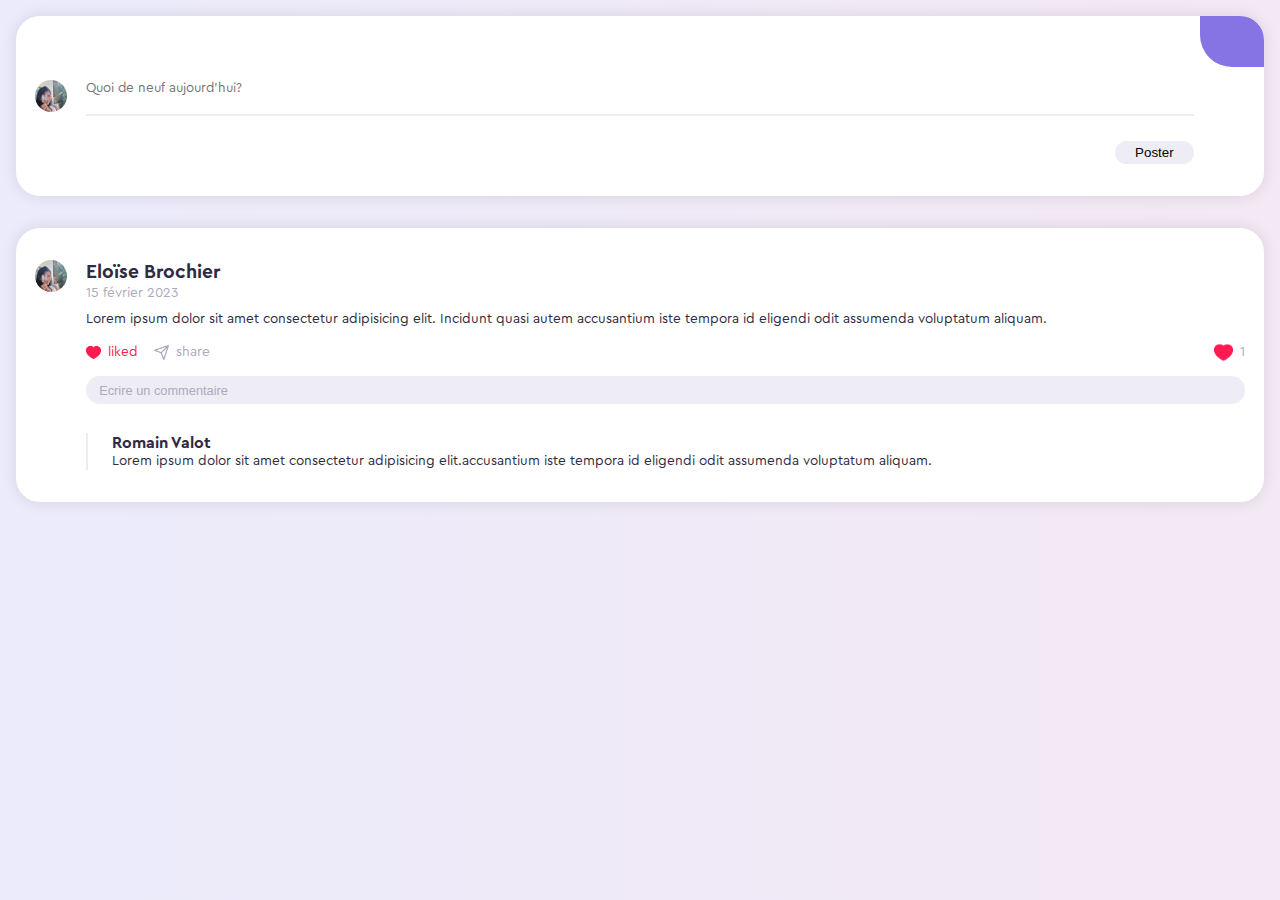
==== index.html @ 66debb2d "Merge branch 'olive-branch'" ====
<!DOCTYPE html>
<html lang="en">

<head>
    <meta charset="UTF-8">
    <meta http-equiv="X-UA-Compatible" content="IE=edge">
    <meta name="viewport" content="width=device-width, initial-scale=1.0">
    <title>post exemple</title>
    <link rel="stylesheet" href="./style.css">
</head>

<body>
    <main class="container">
        <!-- Posting window-->
        <div class="post-create">
            <div class="post-create-pictogram"></div>
            <div class="post-create-profile-picture"></div>
            <form action="" class="post-create-form">
                <textarea data-autoresize name="post-create-textarea" id="post-create-textarea"
                    placeholder="Quoi de neuf aujourd'hui?"></textarea>
                <button type="submit">Poster</button>
            </form>

        </div>

        <!-- Post card-->
        <div class="post-card">
            <div class="profile-picture"></div>
            <div class="post-header">
                <h1 class="post-user">Eloïse Brochier </h1>
                <p class="post-date">15 février 2023</p>
            </div>
            <p class="post-content">Lorem ipsum dolor sit amet consectetur adipisicing elit. Incidunt quasi autem
                accusantium iste tempora id eligendi odit assumenda voluptatum aliquam.</p>
            <div class="post-buttons">
                <img src="./images/heart-logo.png" alt="Like button">
                <p class="like-btn">liked</p>
                <img src="./images/share-logo.png" alt="Share button">
                <p class="share-btn">share</p>
            </div>
            <div class="like-count">
                <img src="./images/heart-logo.png" alt="heart">
                <p>1</p>
            </div>
            <form action="" class="post-form">
                <div class="comment">
                    <input type="text" data-autoresize name="comment-input" id="comment-input"
                        placeholder="Ecrire un commentaire">
                </div>
            </form>
            <div class="post-comment">
                <h2>Romain Valot</h2>
                <p class="post-content">Lorem ipsum dolor sit amet consectetur adipisicing elit.accusantium iste tempora
                    id eligendi odit assumenda voluptatum aliquam.</p>
            </div>
        </div>
    </main>
</body>
<script src="./post.js">
</script>

</html>

<!-- <div class="post-buttons">
    <div class="like-btn">
        <img src="./images/" alt="Like button">
        <p>liked</p>
    </div>
    <div class="share-btn">
        <img src="./images/" alt="Share button">
        <p>share</p>
    </div>
</div> -->
---- style.css ----
/*------ Fonts declaration ------*/
@font-face {
    font-family: 'Cera';
    src: url(./fonts/Cera-regular.otf) format("opentype");
    font-weight: 300;
    font-style: normal;
}

@font-face {
    font-family: 'Cera';
    src: url(./fonts/Cera-regular-it.otf) format("opentype");
    font-weight: 300;
    font-style: italic;
}

@font-face {
    font-family: 'Cera';
    src: url(./fonts/Cera-medium.otf) format("opentype");
    font-weight: 500;
    font-style: normal;
}

@font-face {
    font-family: 'Cera';
    src: url(./fonts/Cera-medium-it.otf) format("opentype");
    font-weight: 500;
    font-style: italic;
}

@font-face {
    font-family: 'Cera';
    src: url(./fonts/Cera-bold.otf) format("opentype");
    font-weight: 700;
    font-style: normal;
}

@font-face {
    font-family: 'Cera';
    src: url(./fonts/Cera-bold-it.otf) format("opentype");
    font-weight: 700;
    font-style: italic;
}


/*------ Variables declaration ------*/

:root {

    /* colors*/
    --main-color: rgba(134, 115, 228, 1);
    --font-color: rgba(47, 43, 66, 1);
    --greyish: rgba(173, 170, 189, 1);
    --light-greyish: rgba(238, 236, 245, 1);
    --gradient-bg: linear-gradient(90deg, rgb(235, 235, 251), rgb(243, 232, 244));
    --cards-color: white;
    --like-color: rgb(255, 27, 82);

    /* Separators */
    --separators: 2px solid var(--light-greyish);

    /* Box shadow */
    --box-shadow: 0 0 1rem rgba(0, 0, 0, 0.1);
}

* {
    margin: 0;
    padding: 0;
    box-sizing: border-box;
    list-style-type: none;
}

body {
    color: var(--font-color);
    background: var(--gradient-bg);
    height: 100vh;
    font-size: 16px;
    font-family: 'Cera', sans-serif;
}

main {
    display: flex;
    flex-direction: column;
    justify-content: center;
    align-items: center;
    padding: 1rem;
}

.post-card {
    background-color: var(--cards-color);
    width: 100%;
    border-radius: 1.5rem;
    box-shadow: var(--box-shadow);
    padding: 2em 1.2em;
    font-weight: 100;
    display: grid;
    grid-template-columns: 2.4em repeat(6, 1fr);
    grid-template-rows: 2.4em 1fr 1.4em;
    gap: 0.8em;
}

.post-card .profile-picture,
.post-create-profile-picture {
    width: 2em;
    height: 2em;
    border-radius: 50%;
    background: url('./images/profile-pictures/eloise.jpg');
    background-size: cover;
}

.post-header {
    grid-column: 2/8;
}

h1 {
    font-size: 1.2rem;
}

h2 {
    font-size: 1rem;
}

.post-date,
.like-count,
.post-buttons {
    font-size: 0.85rem;
    color: var(--greyish);
}

.post-content {
    grid-column: 2/8;
    font-size: 0.85em;
}

.post-buttons {
    display: flex;
    grid-column: 2/6;
    align-items: center;
}

.post-buttons img {
    width: 1.1em;
    margin-right: 0.5em;
}

.post-buttons p {
    margin-right: 1.2em;
}

.like-btn {
    color: var(--like-color);
}

.like-count {
    display: flex;
    grid-column: 7/8;
    align-items: center;
    justify-content: flex-end;
}

.like-count img {
    width: 1.4em;
    margin-right: 0.5em;
}

.post-form {
    grid-column: 2/8;
}

.post-form input {
    width: 100%;
    border-radius: 2em;
    padding: 0.5em 1em;
    border: none;
    background-color: var(--light-greyish);
    color: #aca8c6;
    font-size: 0.8em;
}

.post-form input::placeholder {
    color: var(--greyish);
}

.post-comment {
    border-left: var(--separators);
    grid-column: 2/8;
    padding-left: 1.5em;
    margin-top: 1em;
}

.post-create {
    background-color: var(--cards-color);
    width: 100%;
    border-radius: 1.5rem;
    box-shadow: var(--box-shadow);
    padding: 4em 1.2em 2em;
    font-weight: 100;
    display: grid;
    grid-template-columns: 2.4em 1fr 2.4em;
    grid-template-rows: 1fr;
    gap: 0.8em;
    position: relative;
    overflow: hidden;
    margin-bottom: 2em;
}

.post-create-pictogram {
    position: absolute;
    top: -1.8em;
    right: -2em;
    border-radius: 2rem;
    width: 6em;
    height: 5em;
    background-color: var(--main-color);
}

#post-create-textarea {
    width: 100%;
    font-family: 'Cera', sans-serif;
    font-weight: 100;
    resize: none;
    border: none;
    border-bottom: var(--separators);

}

.post-create button {
    float: right;
    padding: .3em 1.5em;
    border-radius: 1em;
    border: none;
    background-color: var(--light-greyish);
    margin-top: 1.5em;
}
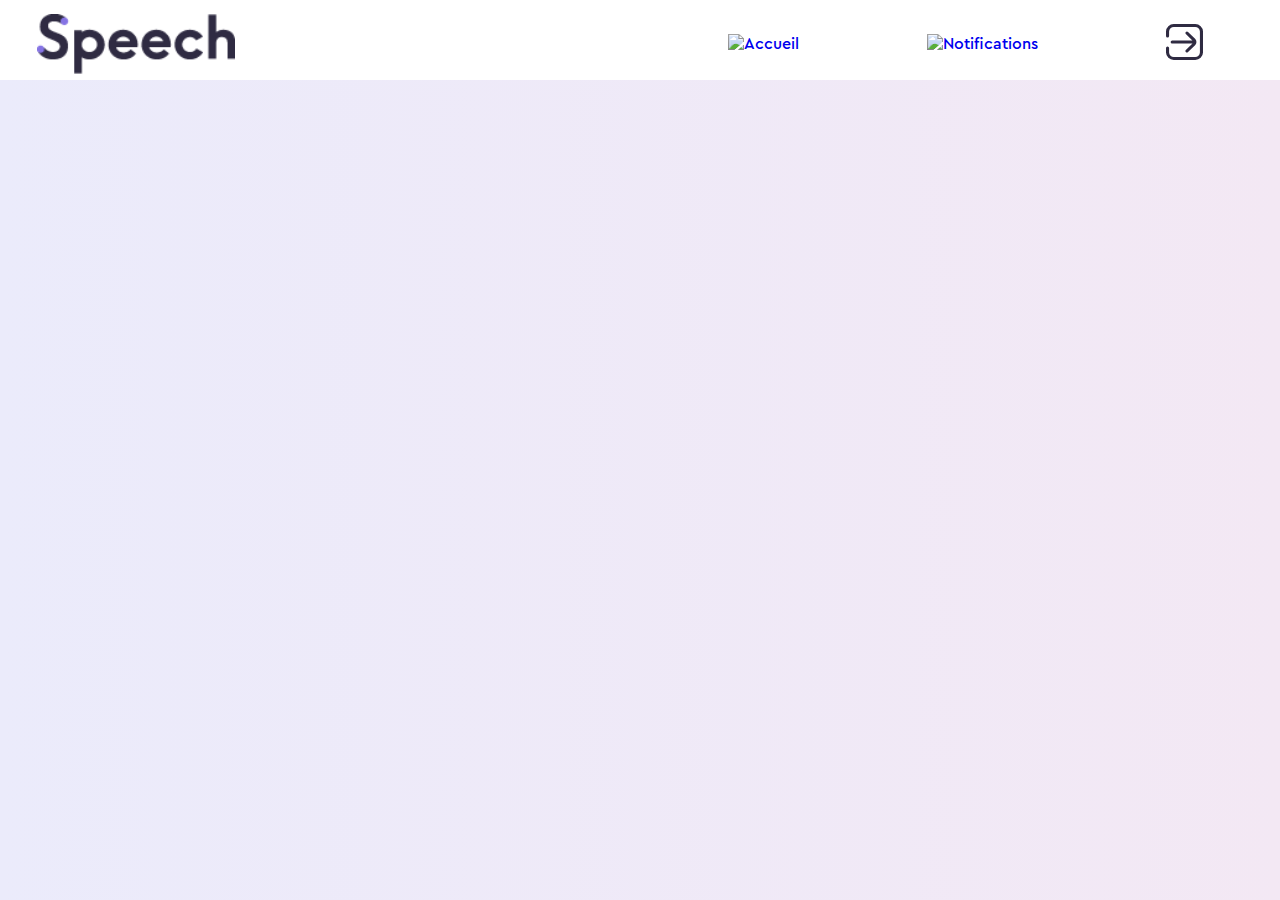
==== commit b8805305: "menu burger fonctionnel avec js + transformation en croix en css" ====
--- a/index.html
+++ b/index.html
@@ -1,73 +1,50 @@
 <!DOCTYPE html>
 <html lang="en">
-
 <head>
     <meta charset="UTF-8">
     <meta http-equiv="X-UA-Compatible" content="IE=edge">
     <meta name="viewport" content="width=device-width, initial-scale=1.0">
-    <title>post exemple</title>
-    <link rel="stylesheet" href="./style.css">
+    <title>WCSpeech</title>
+    <link rel="stylesheet" href="styles.css">
+    <link rel="stylesheet" href="https://cdnjs.cloudflare.com/ajax/libs/font-awesome/4.7.0/css/font-awesome.min.css">
 </head>
-
 <body>
-    <main class="container">
-        <!-- Posting window-->
-        <div class="post-create">
-            <div class="post-create-pictogram"></div>
-            <div class="post-create-profile-picture"></div>
-            <form action="" class="post-create-form">
-                <textarea data-autoresize name="post-create-textarea" id="post-create-textarea"
-                    placeholder="Quoi de neuf aujourd'hui?"></textarea>
-                <button type="submit">Poster</button>
-            </form>
-
-        </div>
-
-        <!-- Post card-->
-        <div class="post-card">
-            <div class="profile-picture"></div>
-            <div class="post-header">
-                <h1 class="post-user">Eloïse Brochier </h1>
-                <p class="post-date">15 février 2023</p>
+    <header>
+        <!-- NAVIGATION MOBILE-->
+        <nav class="navbar-mobile">
+            <div class="logo-header">
+                <img class="logo" src="./images/logo-speech-160.png"/> 
+                <input type="checkbox" id="menu-burger">
+                <label for="menu-burger" class="btn-burger"><span></span></label>
             </div>
-            <p class="post-content">Lorem ipsum dolor sit amet consectetur adipisicing elit. Incidunt quasi autem
-                accusantium iste tempora id eligendi odit assumenda voluptatum aliquam.</p>
-            <div class="post-buttons">
-                <img src="./images/heart-logo.png" alt="Like button">
-                <p class="like-btn">liked</p>
-                <img src="./images/share-logo.png" alt="Share button">
-                <p class="share-btn">share</p>
+            <!-- HIDDEN MENU -->
+            <div class="burger-container">
+                <ul class="burger-items">
+                    <li><input type="search" placeholder="Recherche..."></li>
+                    <li><a href="#" class="active"><img src="./images/home_icon.svg"/> Accueil</a></li>
+                    <li><a href="#"><img src="./images/bell-icon.svg"/> Notifications</a></li>
+                    <li><a href="#"><img src="./images/user-icon.svg"/>Profil</a></li>
+                    <li><a href="#"><img src="./images/settings.svg"/>Paramètres</a></li>
+                </ul>
+            </div>       
+            <ul class="nav-items">
+                <li><a href="#" class="active"><img src="./images/home_icon.svg"/></a></li>
+                <li><a href="#"><img src="./images/bell-icon.svg"/></a></li>
+                <li><a href="#"><img src="./images/user-icon.svg"/></a></li>
+            </ul>
+        </nav>
+        <!-- NAVIGATION DESKTOP-->
+        <nav class="navbar-desktop">
+            <div class="logo-header">
+                <img class="logo" src="./images/logo-speech-160.png"/>
             </div>
-            <div class="like-count">
-                <img src="./images/heart-logo.png" alt="heart">
-                <p>1</p>
-            </div>
-            <form action="" class="post-form">
-                <div class="comment">
-                    <input type="text" data-autoresize name="comment-input" id="comment-input"
-                        placeholder="Ecrire un commentaire">
-                </div>
-            </form>
-            <div class="post-comment">
-                <h2>Romain Valot</h2>
-                <p class="post-content">Lorem ipsum dolor sit amet consectetur adipisicing elit.accusantium iste tempora
-                    id eligendi odit assumenda voluptatum aliquam.</p>
-            </div>
-        </div>
-    </main>
+            <ul class="nav-items">
+                <li><a href="#" class="active"><img src="./images/home_icon.svg" alt="Accueil"/></a></li>
+                <li><a href="#"><img src="./images/bell-icon.svg" alt="Notifications"/></a></li>
+                <li><a href="#"><img src="./images/sign-in-alt.svg" alt="Connexion"/></a></li>
+            </ul>
+        </nav>
+    </header> 
+    <script src="./index.js"></script>
 </body>
-<script src="./post.js">
-</script>
-
-</html>
-
-<!-- <div class="post-buttons">
-    <div class="like-btn">
-        <img src="./images/" alt="Like button">
-        <p>liked</p>
-    </div>
-    <div class="share-btn">
-        <img src="./images/" alt="Share button">
-        <p>share</p>
-    </div>
-</div> -->+</html>--- a/styles.css
+++ b/styles.css
@@ -0,0 +1,291 @@
+/*------ Fonts declaration ------*/
+@font-face {
+  font-family: 'Cera';
+  src: url(./fonts/Cera-regular.otf) format("opentype");
+  font-weight: 300;
+  font-style: normal;
+}
+
+@font-face {
+  font-family: 'Cera';
+  src: url(./fonts/Cera-regular-it.otf) format("opentype");
+  font-weight: 300;
+  font-style: italic;
+}
+
+@font-face {
+  font-family: 'Cera';
+  src: url(./fonts/Cera-medium.otf) format("opentype");
+  font-weight: 500;
+  font-style: normal;
+}
+
+@font-face {
+  font-family: 'Cera';
+  src: url(./fonts/Cera-medium-it.otf) format("opentype");
+  font-weight: 500;
+  font-style: italic;
+}
+
+@font-face {
+  font-family: 'Cera';
+  src: url(./fonts/Cera-bold.otf) format("opentype");
+  font-weight: 700;
+  font-style: normal;
+}
+
+@font-face {
+  font-family: 'Cera';
+  src: url(./fonts/Cera-bold-it.otf) format("opentype");
+  font-weight: 700;
+  font-style: italic;
+}
+
+/*------ Variables declaration ------*/
+
+:root {
+
+  /* colors*/
+  --main-color: rgba(134, 115, 228, 1);
+  --font-color: rgba(47, 43, 66, 1);
+  --greyish: rgba(173, 170, 189, 1);
+  --light-greyish: rgba(238, 236, 245, 1);
+  --gradient-bg: linear-gradient(90deg, rgb(235, 235, 251), rgb(243, 232, 244));
+  --cards-color: white;
+  --like-color: rgb(255, 27, 82);
+
+  /* Separators */
+  --separators: 2px solid var(--light-greyish);
+
+  /* Separators */
+  --box-shadow: 0 0 1rem rgba(0, 0, 0, 0.1);
+}
+
+*, *::before, *::after {
+  margin: 0;
+  padding: 0;
+  box-sizing: border-box;
+  list-style: none;
+}
+
+body {
+  color: var(--font-color);
+  background: var(--gradient-bg);
+  height: 100vh;
+  font-size: 16px;
+  font-family: 'Cera', sans-serif;
+}
+header{
+  height: 100vh;
+  width: 100vw;
+}
+
+main {
+  display: flex;
+  justify-content: center;
+  align-items: center;
+  padding: 2rem;
+}
+
+.navbar-desktop { display: none;} /* desktop & mobile navbars are two diffent div*/
+
+.navbar-mobile {
+  display: flex;
+  flex-direction: column;
+  width: 100%;
+}
+
+/* container contains the logo and the navicon*/
+.navbar-mobile > .logo-header {
+  padding: 0.8em 1.8em;
+  display: flex;
+  align-items: center;
+  justify-content: space-between;
+  background-color: white;
+}
+
+.navbar-mobile>.logo-header img.logo {
+  height: calc(2em + 4vw);
+}
+
+/* menu burger */
+.logo-header > #menu-burger {
+  position: absolute;
+  left: -100%; /* to hide the checkbox */
+  opacity: 0;
+}
+#menu-burger:checked + .btn-burger > span {
+  transform: rotate(45deg);
+}
+#menu-burger:checked + .btn-burger > span::before {
+  top: 0;
+  transform: rotate(0deg);
+}
+#menu-burger:checked + .btn-burger > span::after {
+  top: 0;
+  transform: rotate(90deg);
+}
+.btn-burger > span, .btn-burger > span::before, .btn-burger > span::after {
+  transition: all 0.2s ease;
+}
+
+#menu-burger+label {
+  position: relative;
+  display: flex;
+  justify-content: flex-end;
+  cursor: pointer;
+  height: 30px;
+  width: 50px;
+}
+#menu-burger+label span {
+  position: absolute;
+  top: 50%;
+  width: 100%;
+  height: 3px;
+  background-color: var(--greyish);
+  border-radius: 2px;
+}
+#menu-burger+label span:before, #menu-burger+label span:after {
+  position: absolute;
+  content: '';
+  width: inherit;
+  height: inherit;
+  background-color: inherit;
+  border-radius: inherit;
+}
+#menu-burger+label span:before { top: -20px; }
+#menu-burger+label span:after { top: 20px; }
+#menu-burger:checked+label span {
+  background: var(--font-color);
+}
+
+.navbar-mobile .burger-container {
+  top: calc(3px + 12vh);
+  right: 0;
+  position: absolute;
+  border-top: 4px solid var(--light-greyish);
+  background-color: white;
+  width: 100vw;
+  height: 50vh;
+  display: block;
+  font-size: calc(0.5em + 1vw);
+  border-radius: 0 0 10% 10%;
+  box-shadow: rgba(0, 0, 0, 0.1) 0px 4px 6px -1px, rgba(0, 0, 0, 0.06) 0px 2px 4px -1px;
+  margin-top: -200%;
+  transition: all 0.3s ease-in-out;
+}
+/* IMPORTANT TO HAVE THIS ONE JUST AFTER THE BURGER-CONTAINER*/
+.navbar-mobile .mobile-menu {
+  margin-top: 0; /* cancel previously set margin-top of the container */
+}
+.navbar-mobile .burger-container .burger-items li { width: 75%; }
+.navbar-mobile .burger-container .burger-items {
+  height: 100%;
+  width: 100%;
+  display: flex;
+  flex-direction: column;
+  justify-content: space-evenly;
+  align-items: flex-start;
+  padding-left: 5em;
+}
+.navbar-mobile .burger-container .burger-items li img {
+  height: calc(1.5em + 3vw);
+}
+.navbar-mobile .burger-container .burger-items a, .navbar-mobile .burger-container .burger-items input  {
+  text-decoration: none;
+  display: flex;
+  align-items: center;
+  gap: 2em;
+  font-size: 1.2em;
+}
+.navbar-mobile .burger-container .burger-items input[type="search"] {
+  border-radius: 8em;
+  height: 2.5em;
+  width: 100%;
+  padding: 0.8em 0.8em;
+  border-color: transparent;
+  background-color: var(--light-greyish);
+  transition: all 0.3s cubic-bezier(0, 0, 0.43, 1.49);
+}
+.navbar-mobile .burger-container .burger-items input[type="search"]:focus-within{
+  outline: none;
+  border: 2px solid var(--main-color) ;
+}
+.navbar-mobile .burger-container .burger-items a.active {
+  color: var(--main-color);
+  font-weight: 700;
+}
+
+/* icons nav*/
+.navbar-mobile .nav-items {
+  display: flex;
+  justify-content: space-between;
+  background-color: var(--light-greyish);
+  font-size: calc(0.5em + 1vw);
+  padding: 1em 0;
+}
+
+.navbar-mobile .nav-items li img {
+  height: calc(1.5em + 4vw);
+}
+
+.nav-items li a {
+  padding: 0.8em 2.5em;
+  width: 100%;
+  text-decoration: none;
+}
+
+.navbar-mobile .nav-items li a:hover, .navbar-mobile .nav-items li a.active{
+  border-bottom: 4px solid var(--main-color);
+}
+
+/* tablettes et au dessus*/
+@media screen and (min-width: 768px) { 
+  /* suppression des éléments mobile */
+  .navbar-mobile { display: none; }
+
+  .navbar-desktop>.logo-header img.logo,
+  .navbar-desktop>.logo-header img.burger {
+  padding: 0 1.5em;
+}
+
+  .navbar-desktop {
+    width: 100vw;
+    height: 5em;
+    display: flex;
+    align-items: center;
+    justify-content: space-between;
+    padding: 0.8em 0.8em 0 0.8em;
+    flex-direction: row;
+    background-color: white;
+  }
+  .navbar-desktop .logo-header {
+    background-color: transparent;
+  }
+  .navbar-desktop .logo-header img.logo {
+    height: calc(1.4em + 3vw);
+  }
+  .navbar-desktop .nav-items{
+    display: flex;
+    justify-content: space-between;
+    align-items: center;
+    background-color: transparent;
+    height: 100%;
+  }
+  .navbar-desktop .nav-items li {
+    height: 100%;
+    padding: 1.5em;
+    display: flex;
+    justify-content: center;
+    align-items: center;
+    border-bottom: 4px solid white;
+  }
+  .navbar-desktop .nav-items li img {
+    height: calc(1.5em + 1vw);
+    border: var(--font-color);
+  }
+
+  .navbar-desktop .nav-items li:hover {
+    border-bottom: 4px solid var(--main-color);
+  }
+}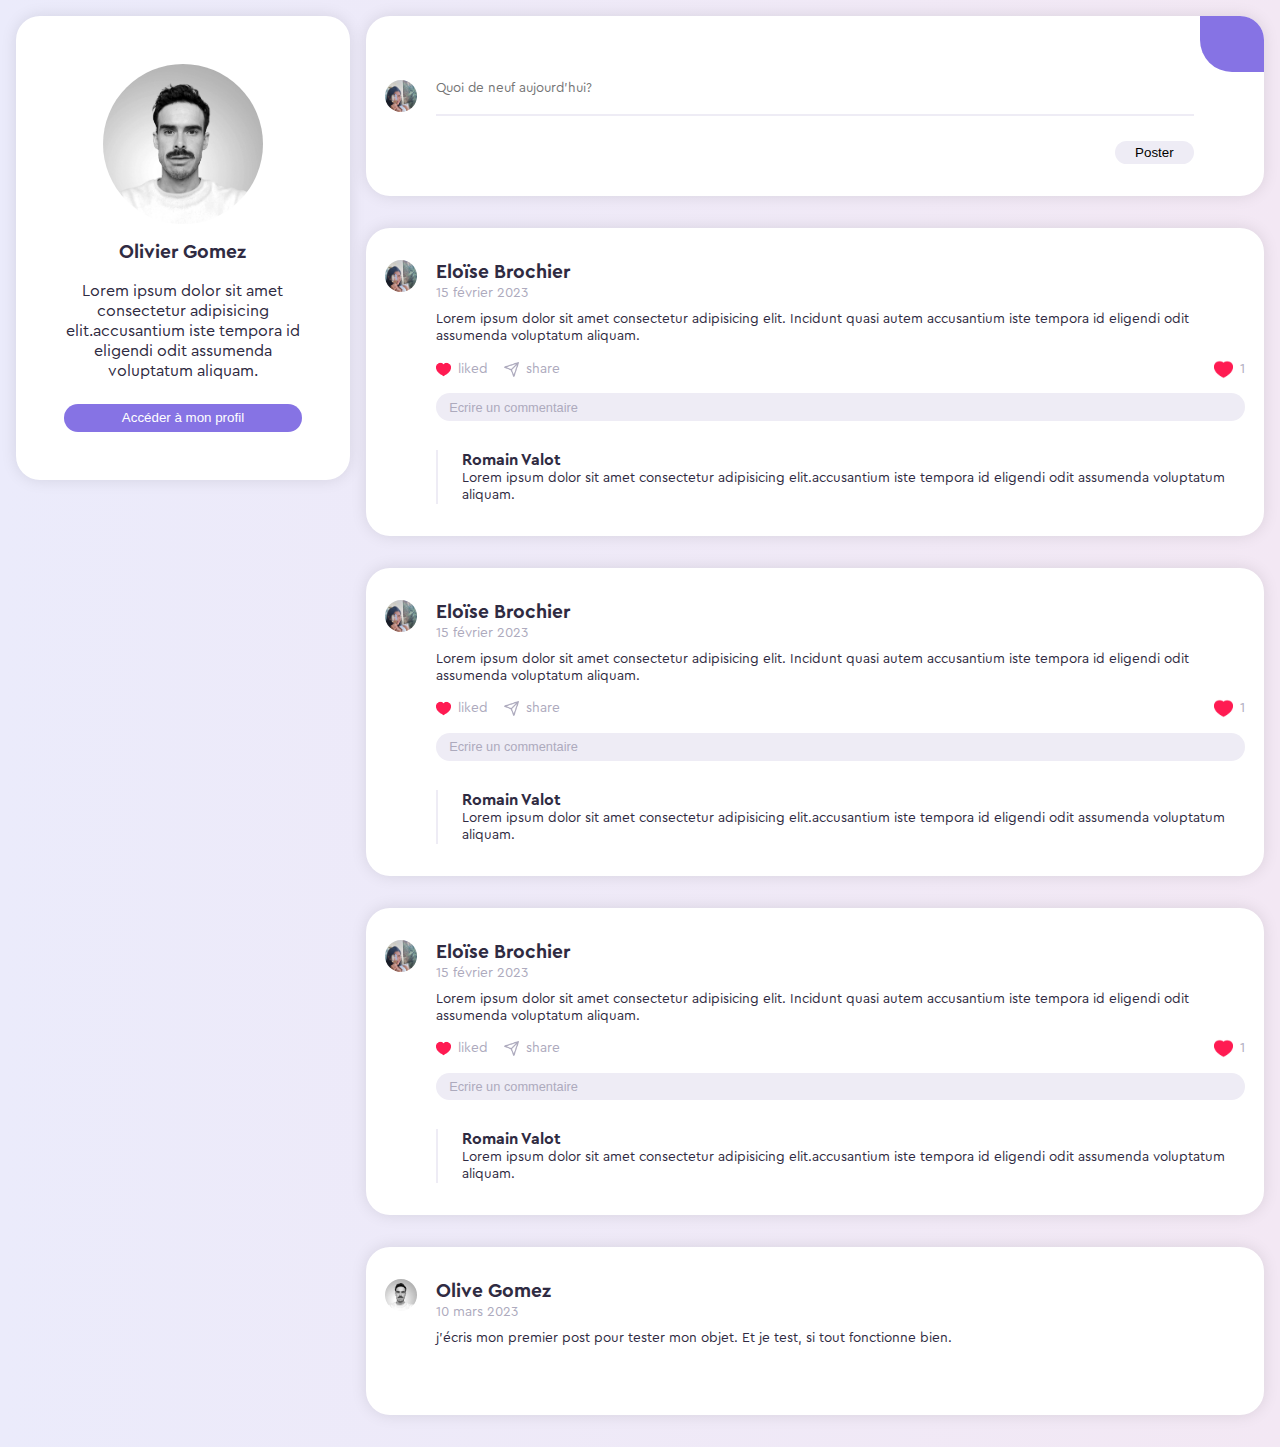
==== commit b6ff6264: "finalisation page feed plus ajout javascript" ====
--- a/index.html
+++ b/index.html
@@ -1,50 +1,142 @@
 <!DOCTYPE html>
 <html lang="en">
+
 <head>
     <meta charset="UTF-8">
     <meta http-equiv="X-UA-Compatible" content="IE=edge">
     <meta name="viewport" content="width=device-width, initial-scale=1.0">
-    <title>WCSpeech</title>
-    <link rel="stylesheet" href="styles.css">
-    <link rel="stylesheet" href="https://cdnjs.cloudflare.com/ajax/libs/font-awesome/4.7.0/css/font-awesome.min.css">
+    <title>post exemple</title>
+    <link rel="stylesheet" href="./style.css">
 </head>
+
 <body>
-    <header>
-        <!-- NAVIGATION MOBILE-->
-        <nav class="navbar-mobile">
-            <div class="logo-header">
-                <img class="logo" src="./images/logo-speech-160.png"/> 
-                <input type="checkbox" id="menu-burger">
-                <label for="menu-burger" class="btn-burger"><span></span></label>
+    <main class="feed-container">
+
+        <!-- Profile side card-->
+        <div class="side-card-profile">
+            <div class="side-card-picture"></div>
+            <div class="side-card-infos">
+                <h1 class="side-card-name">Olivier Gomez</h1>
+                <p class="side-card-bio">Lorem ipsum dolor sit amet consectetur adipisicing elit.accusantium iste
+                    tempora id
+                    eligendi odit assumenda voluptatum aliquam.</p>
+                <button class="side-card-button">Accéder à mon profil</button>
             </div>
-            <!-- HIDDEN MENU -->
-            <div class="burger-container">
-                <ul class="burger-items">
-                    <li><input type="search" placeholder="Recherche..."></li>
-                    <li><a href="#" class="active"><img src="./images/home_icon.svg"/> Accueil</a></li>
-                    <li><a href="#"><img src="./images/bell-icon.svg"/> Notifications</a></li>
-                    <li><a href="#"><img src="./images/user-icon.svg"/>Profil</a></li>
-                    <li><a href="#"><img src="./images/settings.svg"/>Paramètres</a></li>
-                </ul>
-            </div>       
-            <ul class="nav-items">
-                <li><a href="#" class="active"><img src="./images/home_icon.svg"/></a></li>
-                <li><a href="#"><img src="./images/bell-icon.svg"/></a></li>
-                <li><a href="#"><img src="./images/user-icon.svg"/></a></li>
-            </ul>
-        </nav>
-        <!-- NAVIGATION DESKTOP-->
-        <nav class="navbar-desktop">
-            <div class="logo-header">
-                <img class="logo" src="./images/logo-speech-160.png"/>
+        </div>
+
+        <div class="feed">
+
+            <!-- Create post card-->
+            <div class="post-create-card">
+                <div class="post-create-pictogram"></div>
+                <div class="post-create-profile-picture"></div>
+                <form action="" class="post-create-form">
+                    <textarea data-autoresize name="post-create-textarea" id="post-create-textarea"
+                        placeholder="Quoi de neuf aujourd'hui?"></textarea>
+                    <button type="submit">Poster</button>
+                </form>
             </div>
-            <ul class="nav-items">
-                <li><a href="#" class="active"><img src="./images/home_icon.svg" alt="Accueil"/></a></li>
-                <li><a href="#"><img src="./images/bell-icon.svg" alt="Notifications"/></a></li>
-                <li><a href="#"><img src="./images/sign-in-alt.svg" alt="Connexion"/></a></li>
-            </ul>
-        </nav>
-    </header> 
-    <script src="./index.js"></script>
+
+            <!-- Post card-->
+            <div class="post-card">
+                <div class="profile-picture"></div>
+                <div class="post-header">
+                    <h1 class="post-user">Eloïse Brochier </h1>
+                    <p class="post-date">15 février 2023</p>
+                </div>
+                <p class="post-content">Lorem ipsum dolor sit amet consectetur adipisicing elit. Incidunt quasi autem
+                    accusantium iste tempora id eligendi odit assumenda voluptatum aliquam.</p>
+                <div class="post-buttons">
+                    <img src="./images/heart-logo.png" alt="Like button">
+                    <p class="like-txt">liked</p>
+                    <img class="like-btn" src="./images/share-logo.png" alt="Share button">
+                    <p class="share-btn">share</p>
+                </div>
+                <div class="like-count">
+                    <img src="./images/heart-logo.png" alt="heart">
+                    <p>1</p>
+                </div>
+                <form action="" class="post-form">
+                    <div class="comment">
+                        <input type="text" data-autoresize name="comment-input" id="comment-input"
+                            placeholder="Ecrire un commentaire">
+                    </div>
+                </form>
+                <div class="post-comment">
+                    <h2>Romain Valot</h2>
+                    <p class="post-content">Lorem ipsum dolor sit amet consectetur adipisicing elit.accusantium iste
+                        tempora
+                        id eligendi odit assumenda voluptatum aliquam.</p>
+                </div>
+            </div>
+            <!-- Post card 2-->
+            <div class="post-card">
+                <div class="profile-picture"></div>
+                <div class="post-header">
+                    <h1 class="post-user">Eloïse Brochier </h1>
+                    <p class="post-date">15 février 2023</p>
+                </div>
+                <p class="post-content">Lorem ipsum dolor sit amet consectetur adipisicing elit. Incidunt quasi autem
+                    accusantium iste tempora id eligendi odit assumenda voluptatum aliquam.</p>
+                <div class="post-buttons">
+                    <img src="./images/heart-logo.png" alt="Like button">
+                    <p class="like-txt">liked</p>
+                    <img class="like-btn" src="./images/share-logo.png" alt="Share button">
+                    <p class="share-btn">share</p>
+                </div>
+                <div class="like-count">
+                    <img src="./images/heart-logo.png" alt="heart">
+                    <p>1</p>
+                </div>
+                <form action="" class="post-form">
+                    <div class="comment">
+                        <input type="text" data-autoresize name="comment-input" id="comment-input"
+                            placeholder="Ecrire un commentaire">
+                    </div>
+                </form>
+                <div class="post-comment">
+                    <h2>Romain Valot</h2>
+                    <p class="post-content">Lorem ipsum dolor sit amet consectetur adipisicing elit.accusantium iste
+                        tempora
+                        id eligendi odit assumenda voluptatum aliquam.</p>
+                </div>
+            </div>
+            <!-- Post card 3-->
+            <div class="post-card">
+                <div class="profile-picture"></div>
+                <div class="post-header">
+                    <h1 class="post-user">Eloïse Brochier </h1>
+                    <p class="post-date">15 février 2023</p>
+                </div>
+                <p class="post-content">Lorem ipsum dolor sit amet consectetur adipisicing elit. Incidunt quasi autem
+                    accusantium iste tempora id eligendi odit assumenda voluptatum aliquam.</p>
+                <div class="post-buttons">
+                    <img src="./images/heart-logo.png" alt="Like button">
+                    <p class="like-txt">liked</p>
+                    <img class="like-btn" src="./images/share-logo.png" alt="Share button">
+                    <p class="share-btn">share</p>
+                </div>
+                <div class="like-count">
+                    <img src="./images/heart-logo.png" alt="heart">
+                    <p>1</p>
+                </div>
+                <form action="" class="post-form">
+                    <div class="comment">
+                        <input type="text" data-autoresize name="comment-input" id="comment-input"
+                            placeholder="Ecrire un commentaire">
+                    </div>
+                </form>
+                <div class="post-comment">
+                    <h2>Romain Valot</h2>
+                    <p class="post-content">Lorem ipsum dolor sit amet consectetur adipisicing elit.accusantium iste
+                        tempora
+                        id eligendi odit assumenda voluptatum aliquam.</p>
+                </div>
+            </div>
+        </div>
+    </main>
 </body>
+<script src="./post.js">
+</script>
+
 </html>--- a/style.css
+++ b/style.css
@@ -0,0 +1,318 @@
+/*------ Fonts declaration ------*/
+@font-face {
+    font-family: 'Cera';
+    src: url(./fonts/Cera-regular.otf) format("opentype");
+    font-weight: 300;
+    font-style: normal;
+}
+
+@font-face {
+    font-family: 'Cera';
+    src: url(./fonts/Cera-regular-it.otf) format("opentype");
+    font-weight: 300;
+    font-style: italic;
+}
+
+@font-face {
+    font-family: 'Cera';
+    src: url(./fonts/Cera-medium.otf) format("opentype");
+    font-weight: 500;
+    font-style: normal;
+}
+
+@font-face {
+    font-family: 'Cera';
+    src: url(./fonts/Cera-medium-it.otf) format("opentype");
+    font-weight: 500;
+    font-style: italic;
+}
+
+@font-face {
+    font-family: 'Cera';
+    src: url(./fonts/Cera-bold.otf) format("opentype");
+    font-weight: 700;
+    font-style: normal;
+}
+
+@font-face {
+    font-family: 'Cera';
+    src: url(./fonts/Cera-bold-it.otf) format("opentype");
+    font-weight: 700;
+    font-style: italic;
+}
+
+
+/*------ Variables declaration ------*/
+
+:root {
+
+    /* colors*/
+    --main-color: rgba(134, 115, 228, 1);
+    --font-color: rgba(47, 43, 66, 1);
+    --greyish: rgba(173, 170, 189, 1);
+    --light-greyish: rgba(238, 236, 245, 1);
+    --gradient-bg: linear-gradient(90deg, rgb(235, 235, 251), rgb(243, 232, 244));
+    --cards-color: white;
+    --like-color: rgb(255, 27, 82);
+
+    /* Separators */
+    --separators: 2px solid var(--light-greyish);
+
+    /* Box shadow */
+    --box-shadow: 0 0 1rem rgba(0, 0, 0, 0.1);
+}
+
+* {
+    margin: 0;
+    padding: 0;
+    box-sizing: border-box;
+    list-style-type: none;
+}
+
+body {
+    color: var(--font-color);
+    background: var(--gradient-bg);
+    height: 100vh;
+    font-size: 16px;
+    font-family: 'Cera', sans-serif;
+    display: flex;
+    justify-content: center;
+}
+
+.feed-container {
+    display: flex;
+    flex-direction: column;
+    justify-content: flex-start;
+    align-items: center;
+    padding: 1rem;
+    max-width: 1280px;
+}
+
+/*------ design post creation card ------*/
+
+.post-create-card {
+    background-color: var(--cards-color);
+    width: 100%;
+    border-radius: 1.5rem;
+    box-shadow: var(--box-shadow);
+    padding: 4em 1.2em 2em;
+    font-weight: 100;
+    display: grid;
+    grid-template-columns: 2.4em 1fr 2.4em;
+    grid-template-rows: 1fr;
+    gap: 0.8em;
+    position: relative;
+    overflow: hidden;
+    margin-bottom: 2em;
+}
+
+.post-create-pictogram {
+    position: absolute;
+    top: 0;
+    right: 0;
+    border-radius: 0 0 0 2rem;
+    width: 4em;
+    height: 3.5em;
+    background-color: var(--main-color);
+}
+
+#post-create-textarea {
+    width: 100%;
+    font-family: 'Cera', sans-serif;
+    font-weight: 100;
+    resize: none;
+    border: none;
+    border-bottom: var(--separators);
+
+}
+
+.post-create-card button {
+    float: right;
+    padding: .3em 1.5em;
+    border-radius: 1em;
+    border: none;
+    background-color: var(--light-greyish);
+    margin-top: 1.5em;
+}
+
+/*------ design post card ------*/
+
+.post-card {
+    background-color: var(--cards-color);
+    width: 100%;
+    border-radius: 1.5rem;
+    box-shadow: var(--box-shadow);
+    padding: 2em 1.2em;
+    font-weight: 100;
+    display: grid;
+    grid-template-columns: 2.4em repeat(6, 1fr);
+    grid-template-rows: 2.4em 1fr 1.4em;
+    gap: 0.8em;
+    margin-bottom: 2em;
+}
+
+.post-card .profile-picture,
+.post-create-profile-picture {
+    width: 2em;
+    height: 2em;
+    border-radius: 50%;
+    background: url('./images/profile-pictures/eloise.jpg');
+    background-size: cover;
+}
+
+.post-header {
+    grid-column: 2/8;
+}
+
+h1 {
+    font-size: 1.2rem;
+}
+
+h2 {
+    font-size: 1rem;
+}
+
+.post-date,
+.like-count,
+.post-buttons {
+    font-size: 0.85rem;
+    color: var(--greyish);
+}
+
+.post-content {
+    grid-column: 2/8;
+    font-size: 0.85em;
+}
+
+.post-buttons {
+    display: flex;
+    grid-column: 2/6;
+    align-items: center;
+}
+
+.post-buttons img {
+    width: 1.1em;
+    margin-right: 0.5em;
+}
+
+.post-buttons p {
+    margin-right: 1.2em;
+}
+
+.like-btn {
+    color: var(--like-color);
+}
+
+.like-count {
+    display: flex;
+    grid-column: 7/8;
+    align-items: center;
+    justify-content: flex-end;
+}
+
+.like-count img {
+    width: 1.4em;
+    margin-right: 0.5em;
+}
+
+.post-form {
+    grid-column: 2/8;
+}
+
+.post-form input {
+    width: 100%;
+    border-radius: 2em;
+    padding: 0.5em 1em;
+    border: none;
+    background-color: var(--light-greyish);
+    color: #aca8c6;
+    font-size: 0.8em;
+}
+
+.post-form input::placeholder {
+    color: var(--greyish);
+}
+
+.post-comment {
+    border-left: var(--separators);
+    grid-column: 2/8;
+    padding-left: 1.5em;
+    margin-top: 1em;
+}
+
+/*------ design side-card ------*/
+
+.side-card-profile {
+    background-color: var(--cards-color);
+    width: 100%;
+    border-radius: 1.5rem;
+    box-shadow: var(--box-shadow);
+    padding: 2em 1.2em;
+    font-weight: 100;
+    display: flex;
+    align-items: center;
+    margin-bottom: 1em;
+}
+
+.side-card-bio {
+    display: none;
+}
+
+.side-card-picture {
+    margin-right: 1em;
+    border-radius: 50%;
+    width: 5em;
+    height: 5em;
+    background: url('./images/profile-pictures/Olive.jpg');
+    background-size: cover;
+    background-position: center;
+}
+
+.side-card-button {
+    border-radius: 2em;
+    padding: .5em 1.5em;
+    margin-top: .5em;
+    border: none;
+    background-color: var(--main-color);
+    color: #ffffff;
+}
+
+@media screen and (min-width : 760px) {
+    .feed-container {
+        flex-direction: row;
+        justify-content: flex-start;
+        align-items: flex-start;
+    }
+
+    .feed {
+        margin-left: .5em;
+    }
+
+    .side-card-profile {
+        flex-direction: column;
+        margin-right: .5em;
+        min-width: 320px;
+        width: 30%;
+        padding: 3em;
+    }
+
+    .side-card-picture {
+        margin: 0 0 1em 0;
+        width: 10em;
+        height: 10em;
+    }
+
+    .side-card-infos {
+        text-align: center;
+        width: 100%;
+    }
+
+    .side-card-button {
+        width: 100%;
+    }
+
+    .side-card-bio {
+        display: block;
+        margin: 1em 0;
+    }
+}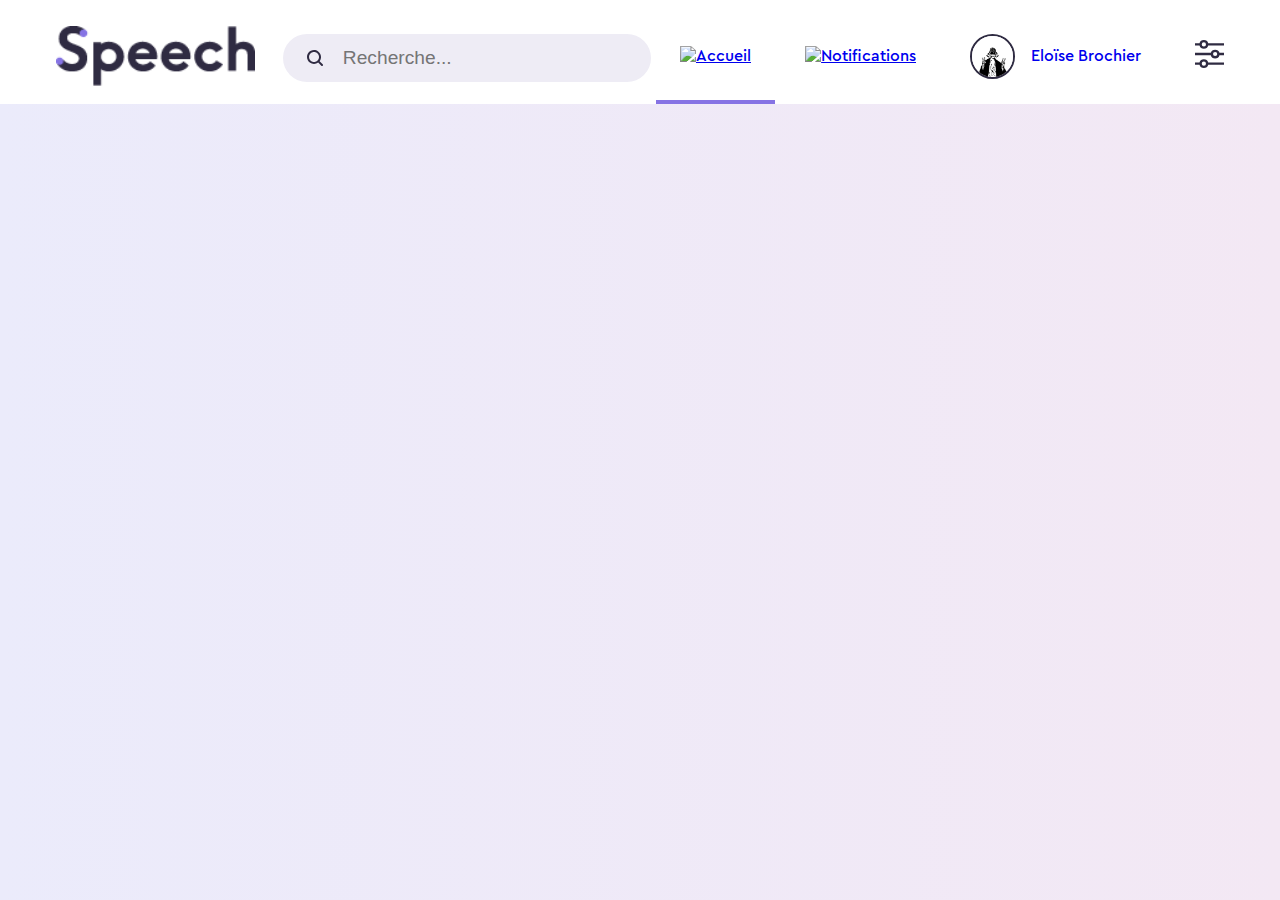
==== commit 25690b8e: "ajout de la search bar + quelques petites modifs des positionnement et des icônes" ====
--- a/index.html
+++ b/index.html
@@ -1,142 +1,58 @@
 <!DOCTYPE html>
 <html lang="en">
-
 <head>
     <meta charset="UTF-8">
     <meta http-equiv="X-UA-Compatible" content="IE=edge">
     <meta name="viewport" content="width=device-width, initial-scale=1.0">
-    <title>post exemple</title>
-    <link rel="stylesheet" href="./style.css">
+    <title>WCSpeech</title>
+    <link rel="stylesheet" href="styles.css">
+    <link rel="stylesheet" href="https://cdnjs.cloudflare.com/ajax/libs/font-awesome/4.7.0/css/font-awesome.min.css">
 </head>
-
 <body>
-    <main class="feed-container">
-
-        <!-- Profile side card-->
-        <div class="side-card-profile">
-            <div class="side-card-picture"></div>
-            <div class="side-card-infos">
-                <h1 class="side-card-name">Olivier Gomez</h1>
-                <p class="side-card-bio">Lorem ipsum dolor sit amet consectetur adipisicing elit.accusantium iste
-                    tempora id
-                    eligendi odit assumenda voluptatum aliquam.</p>
-                <button class="side-card-button">Accéder à mon profil</button>
+    <header>
+        <!-- NAVIGATION MOBILE-->
+        <nav class="navbar-mobile">
+            <div class="logo-header">
+                <img class="logo" src="./images/logo-speech-160.png"/> 
+                <input type="checkbox" id="menu-burger">
+                <label for="menu-burger" class="btn-burger"><span></span></label>
             </div>
-        </div>
-
-        <div class="feed">
-
-            <!-- Create post card-->
-            <div class="post-create-card">
-                <div class="post-create-pictogram"></div>
-                <div class="post-create-profile-picture"></div>
-                <form action="" class="post-create-form">
-                    <textarea data-autoresize name="post-create-textarea" id="post-create-textarea"
-                        placeholder="Quoi de neuf aujourd'hui?"></textarea>
-                    <button type="submit">Poster</button>
-                </form>
+            <!-- HIDDEN MENU -->
+            <div class="burger-container">
+                <ul class="burger-items">
+                    <li class="search-mobile">
+                        <img src="./images/search.svg" class="search-icon"/>
+                        <input type="search" placeholder="Recherche...">
+                        </li>
+                    <li><a href="#" class="active"><img src="./images/home_icon.svg"/> Accueil</a></li>
+                    <li><a href="#"><img src="./images/bell-icon.svg"/> Notifications</a></li>
+                    <li><a href="#"><img src="./images/user-icon.svg"/>Profil</a></li>
+                    <li><a href="#"><img src="./images/settings.svg"/>Paramètres</a></li>
+                </ul>
+            </div>       
+            <ul class="nav-items-mobile">
+                <li><a href="#" class="active"><img src="./images/home_icon.svg"/></a></li>
+                <li><a href="#"><img src="./images/bell-icon.svg"/></a></li>
+                <li><a href="#"><img src="./images/user-icon.svg"/></a></li>
+            </ul>
+        </nav>
+        <!-- NAVIGATION DESKTOP-->
+        <nav class="navbar-desktop">
+            <div class="logo-header">
+                <img class="logo" src="./images/logo-speech-160.png"/>
             </div>
-
-            <!-- Post card-->
-            <div class="post-card">
-                <div class="profile-picture"></div>
-                <div class="post-header">
-                    <h1 class="post-user">Eloïse Brochier </h1>
-                    <p class="post-date">15 février 2023</p>
-                </div>
-                <p class="post-content">Lorem ipsum dolor sit amet consectetur adipisicing elit. Incidunt quasi autem
-                    accusantium iste tempora id eligendi odit assumenda voluptatum aliquam.</p>
-                <div class="post-buttons">
-                    <img src="./images/heart-logo.png" alt="Like button">
-                    <p class="like-txt">liked</p>
-                    <img class="like-btn" src="./images/share-logo.png" alt="Share button">
-                    <p class="share-btn">share</p>
-                </div>
-                <div class="like-count">
-                    <img src="./images/heart-logo.png" alt="heart">
-                    <p>1</p>
-                </div>
-                <form action="" class="post-form">
-                    <div class="comment">
-                        <input type="text" data-autoresize name="comment-input" id="comment-input"
-                            placeholder="Ecrire un commentaire">
-                    </div>
-                </form>
-                <div class="post-comment">
-                    <h2>Romain Valot</h2>
-                    <p class="post-content">Lorem ipsum dolor sit amet consectetur adipisicing elit.accusantium iste
-                        tempora
-                        id eligendi odit assumenda voluptatum aliquam.</p>
-                </div>
+            <div class="search-bar">
+                <img src="./images/search.svg" class="search-icon"/>
+                <input type="search" placeholder="Recherche...">
             </div>
-            <!-- Post card 2-->
-            <div class="post-card">
-                <div class="profile-picture"></div>
-                <div class="post-header">
-                    <h1 class="post-user">Eloïse Brochier </h1>
-                    <p class="post-date">15 février 2023</p>
-                </div>
-                <p class="post-content">Lorem ipsum dolor sit amet consectetur adipisicing elit. Incidunt quasi autem
-                    accusantium iste tempora id eligendi odit assumenda voluptatum aliquam.</p>
-                <div class="post-buttons">
-                    <img src="./images/heart-logo.png" alt="Like button">
-                    <p class="like-txt">liked</p>
-                    <img class="like-btn" src="./images/share-logo.png" alt="Share button">
-                    <p class="share-btn">share</p>
-                </div>
-                <div class="like-count">
-                    <img src="./images/heart-logo.png" alt="heart">
-                    <p>1</p>
-                </div>
-                <form action="" class="post-form">
-                    <div class="comment">
-                        <input type="text" data-autoresize name="comment-input" id="comment-input"
-                            placeholder="Ecrire un commentaire">
-                    </div>
-                </form>
-                <div class="post-comment">
-                    <h2>Romain Valot</h2>
-                    <p class="post-content">Lorem ipsum dolor sit amet consectetur adipisicing elit.accusantium iste
-                        tempora
-                        id eligendi odit assumenda voluptatum aliquam.</p>
-                </div>
-            </div>
-            <!-- Post card 3-->
-            <div class="post-card">
-                <div class="profile-picture"></div>
-                <div class="post-header">
-                    <h1 class="post-user">Eloïse Brochier </h1>
-                    <p class="post-date">15 février 2023</p>
-                </div>
-                <p class="post-content">Lorem ipsum dolor sit amet consectetur adipisicing elit. Incidunt quasi autem
-                    accusantium iste tempora id eligendi odit assumenda voluptatum aliquam.</p>
-                <div class="post-buttons">
-                    <img src="./images/heart-logo.png" alt="Like button">
-                    <p class="like-txt">liked</p>
-                    <img class="like-btn" src="./images/share-logo.png" alt="Share button">
-                    <p class="share-btn">share</p>
-                </div>
-                <div class="like-count">
-                    <img src="./images/heart-logo.png" alt="heart">
-                    <p>1</p>
-                </div>
-                <form action="" class="post-form">
-                    <div class="comment">
-                        <input type="text" data-autoresize name="comment-input" id="comment-input"
-                            placeholder="Ecrire un commentaire">
-                    </div>
-                </form>
-                <div class="post-comment">
-                    <h2>Romain Valot</h2>
-                    <p class="post-content">Lorem ipsum dolor sit amet consectetur adipisicing elit.accusantium iste
-                        tempora
-                        id eligendi odit assumenda voluptatum aliquam.</p>
-                </div>
-            </div>
-        </div>
-    </main>
+            <ul class="nav-items">
+                <li class="active"><a href="#"><img src="./images/home_icon.svg" alt="Accueil"/></a></li>
+                <li class="notifications"><a href="#"><img src="./images/bell-icon.svg" alt="Notifications"/></a></li>
+                <li class="profil"><a href="#"><img src="./images/urahara.jpg" alt="Profil"/> Eloïse Brochier</a></li>
+                <li class="settings"><a href="#"><img src="./images/settings.svg" alt="Settings"/></a></li>
+            </ul>
+        </nav>
+    </header> 
+    <script src="./index.js"></script>
 </body>
-<script src="./post.js">
-</script>
-
 </html>--- a/styles.css
+++ b/styles.css
@@ -0,0 +1,336 @@
+/*------ Fonts declaration ------*/
+@font-face {
+  font-family: 'Cera';
+  src: url(./fonts/Cera-regular.otf) format("opentype");
+  font-weight: 300;
+  font-style: normal;
+}
+
+@font-face {
+  font-family: 'Cera';
+  src: url(./fonts/Cera-regular-it.otf) format("opentype");
+  font-weight: 300;
+  font-style: italic;
+}
+
+@font-face {
+  font-family: 'Cera';
+  src: url(./fonts/Cera-medium.otf) format("opentype");
+  font-weight: 500;
+  font-style: normal;
+}
+
+@font-face {
+  font-family: 'Cera';
+  src: url(./fonts/Cera-medium-it.otf) format("opentype");
+  font-weight: 500;
+  font-style: italic;
+}
+
+@font-face {
+  font-family: 'Cera';
+  src: url(./fonts/Cera-bold.otf) format("opentype");
+  font-weight: 700;
+  font-style: normal;
+}
+
+@font-face {
+  font-family: 'Cera';
+  src: url(./fonts/Cera-bold-it.otf) format("opentype");
+  font-weight: 700;
+  font-style: italic;
+}
+
+/*------ Variables declaration ------*/
+
+:root {
+
+  /* colors*/
+  --main-color: rgba(134, 115, 228, 1);
+  --font-color: rgba(47, 43, 66, 1);
+  --greyish: rgba(173, 170, 189, 1);
+  --light-greyish: rgba(238, 236, 245, 1);
+  --gradient-bg: linear-gradient(90deg, rgb(235, 235, 251), rgb(243, 232, 244));
+  --cards-color: white;
+  --like-color: rgb(255, 27, 82);
+
+  /* Separators */
+  --separators: 2px solid var(--light-greyish);
+
+  /* Separators */
+  --box-shadow: 0 0 1rem rgba(0, 0, 0, 0.1);
+}
+
+*, *::before, *::after {
+  margin: 0;
+  padding: 0;
+  box-sizing: border-box;
+  list-style: none;
+}
+
+body {
+  color: var(--font-color);
+  background: var(--gradient-bg);
+  height: 100vh;
+  font-size: 16px;
+  font-family: 'Cera', sans-serif;
+}
+header{
+  height: 100vh;
+  width: 100vw;
+}
+
+main {
+  display: flex;
+  justify-content: center;
+  align-items: center;
+  padding: 2rem;
+}
+
+.navbar-desktop { display: none;} /* desktop & mobile navbars are two diffent div*/
+
+.navbar-mobile {
+  display: flex;
+  flex-direction: column;
+  width: 100%;
+}
+
+/* container contains the logo and the navicon*/
+.navbar-mobile > .logo-header {
+  padding: 0.8em 1.8em;
+  display: flex;
+  align-items: center;
+  justify-content: space-between;
+  background-color: white;
+  z-index: 3;
+}
+.navbar-mobile>.logo-header img.logo { height: calc(2em + 4vw); }
+
+/* menu burger */
+.logo-header > #menu-burger {
+  position: absolute;
+  left: -100%; /* to hide the checkbox */
+  opacity: 0;
+}
+#menu-burger:checked + .btn-burger > span { transform: rotate(45deg); }
+#menu-burger:checked + .btn-burger > span::before {
+  top: 0;
+  transform: rotate(0deg);
+}
+#menu-burger:checked + .btn-burger > span::after {
+  top: 0;
+  transform: rotate(90deg);
+}
+.btn-burger > span, .btn-burger > span::before, .btn-burger > span::after { transition: all 0.2s ease-in; }
+
+#menu-burger+label {
+  position: relative;
+  display: flex;
+  justify-content: flex-end;
+  cursor: pointer;
+  height: 25px;
+  width: 30px;
+}
+#menu-burger+label span {
+  position: absolute;
+  top: 50%;
+  width: 100%;
+  height: 2px;
+  background-color: var(--greyish);
+  border-radius: 2px;
+}
+#menu-burger+label span:before, #menu-burger+label span:after {
+  position: absolute;
+  content: '';
+  width: inherit;
+  height: inherit;
+  background-color: inherit;
+  border-radius: inherit;
+}
+#menu-burger+label span:before { top: -12px; }
+#menu-burger+label span:after { top: 12px; }
+#menu-burger:checked+label span { background: var(--font-color); }
+
+/* hidden menu*/
+.navbar-mobile .burger-container {
+  top: calc(4.8em + 3vh);
+  right: 0;
+  position: absolute;
+  border-top: 3px solid var(--light-greyish);
+  background-color: white;
+  width: 100vw;
+  height: 20em;
+  display: block;
+  font-size: calc(0.5em + 1vw);
+  border-radius: 0 0 10% 10%;
+  box-shadow: rgba(0, 0, 0, 0.1) 0px 4px 6px -1px, rgba(0, 0, 0, 0.06) 0px 2px 4px -1px;
+  margin-top: -200%;
+  transition: all 0.3s ease-in-out;
+}
+/* IMPORTANT TO HAVE THIS ONE JUST AFTER THE BURGER-CONTAINER*/
+.navbar-mobile .mobile-menu { margin-top: 0; } /* cancel previously set margin-top of the container */
+
+.navbar-mobile .burger-container .burger-items li { width: 75%; }
+.navbar-mobile .burger-container .burger-items {
+  height: 100%;
+  width: 100%;
+  display: flex;
+  flex-direction: column;
+  justify-content: space-evenly;
+  align-items: flex-start;
+  padding-left: 5em;
+}
+.navbar-mobile .burger-container .burger-items li img { height: calc(1em + 3vw); }
+.navbar-mobile .burger-container .burger-items a, .navbar-mobile .burger-container .burger-items input  {
+  text-decoration: none;
+  display: flex;
+  align-items: center;
+  gap: 2em;
+  font-size: 1.2em;
+}
+.navbar-mobile .burger-container .burger-items input[type="search"] {
+  border-radius: 8em;
+  height: 2.5em;
+  width: 100%;
+  padding: 0.8em 0.8em 0.8em 3em;
+  border-color: transparent;
+  background-color: var(--light-greyish);
+  transition: all 0.3s cubic-bezier(0, 0, 0.43, 1.49);
+}
+
+/*search bar in the menu burger*/
+.navbar-mobile .burger-container .burger-items .search-mobile {
+  display: flex;
+  justify-content: flex-start;
+  align-items: center;
+}
+.navbar-mobile .burger-container .burger-items .search-mobile img {
+  position: absolute;
+  z-index: 2;
+  display: block;
+  height: 1em;
+  text-align: center;
+  padding-left: 1.5em;
+}
+.navbar-mobile .burger-container .burger-items input[type="search"]:focus-within{
+  outline: none;
+  border: 2px solid var(--main-color) ;
+  color: var(--font-color);
+}
+
+.navbar-mobile .burger-container .burger-items a.active,
+.navbar-mobile .burger-container .burger-items a:hover {
+  color: var(--main-color);
+  font-weight: 700;
+}
+
+
+/* icons nav*/
+.navbar-mobile .nav-items-mobile {
+  display: flex;
+  justify-content: space-between;
+  background-color: var(--light-greyish);
+  font-size: calc(0.5em + 1vw);
+  padding: 1em 0;
+}
+.navbar-mobile .nav-items-mobile li img { height: calc(1em + 4vw); }
+.nav-items-mobile li a {
+  padding: 0.8em 2.5em;
+  width: 100%;
+  text-decoration: none;
+}
+.navbar-mobile .nav-items-mobile li a:hover, 
+.navbar-mobile .nav-items-mobile li a.active { border-bottom: 4px solid var(--main-color); }
+
+/* tablettes et au dessus*/
+@media screen and (min-width: 992px) { 
+  /* suppression des éléments mobile */
+  .navbar-mobile { display: none; }
+
+  .navbar-desktop {
+    width: 100vw;
+    height: 6.5em;
+    display: flex;
+    align-items: center;
+    justify-content: space-between;
+    padding: 0.8em 2em 0 2em;
+    flex-direction: row;
+    background-color: white;
+  }
+  .navbar-desktop>.logo-header img.logo { padding: 0 1.5em; }
+  .navbar-desktop .logo-header img.logo { height: calc(1.4em + 3vw); }
+
+/*search bar for the desktop nav*/
+  .navbar-desktop .search-bar {
+    width: 23em;
+    display: flex;
+    justify-content: flex-start;
+    align-items: center;
+  }
+  .navbar-desktop .search-bar input[type="search"]  {
+    text-decoration: none;
+    display: flex;
+    align-items: center;
+    gap: 2em;
+    font-size: 1.2em;
+  }
+  .navbar-desktop .search-bar  input[type="search"] {
+    border-radius: 8em;
+    height: 2.5em;
+    width: 100%;
+    padding: 0.8em 0.8em 0.8em 3em;
+    border-color: transparent;
+    background-color: var(--light-greyish);
+    transition: all 0.3s cubic-bezier(0, 0, 0.43, 1.49);
+  }
+
+  .navbar-desktop .search-bar img {
+    position: absolute;
+    z-index: 2;
+    display: block;
+    height: 1em;
+    text-align: center;
+    padding-left: 1.5em;
+  }
+  .navbar-desktop .search-bar input[type="search"]:focus-within{
+    outline: none;
+    border: 2px solid var(--main-color) ;
+    color: var(--font-color);
+  }
+
+  /*items of the nav*/
+  .navbar-desktop .nav-items{
+    display: flex;
+    justify-content: space-between;
+    align-items: center;
+    height: 100%;
+    width: 37em;
+  }
+  .navbar-desktop .nav-items li {
+    height: 100%;
+    padding: 1.5em;
+    display: flex;
+    justify-content: center;
+    align-items: center;
+    border-bottom: 4px solid white;
+  }
+  .navbar-desktop .nav-items li img {
+    height: calc(1em + 1vw);
+    border: var(--font-color);
+  }
+  .navbar-desktop .nav-items li.profil img {
+    height: calc(2em + 1vw);
+    border: 2px solid  var(--font-color);
+    border-radius: 50%; /*round profile picture*/
+  }
+  .navbar-desktop .nav-items li.profil a {
+    display: flex;
+    justify-content: center;
+    align-items: center;
+    gap: 1em;
+    text-decoration: none;
+  }
+  .navbar-desktop .nav-items li:hover, 
+  .navbar-desktop .nav-items li.active { border-bottom: 4px solid var(--main-color); }
+}
+  .navbar-desktop .nav-items li:hover { transform: scale(1.05); }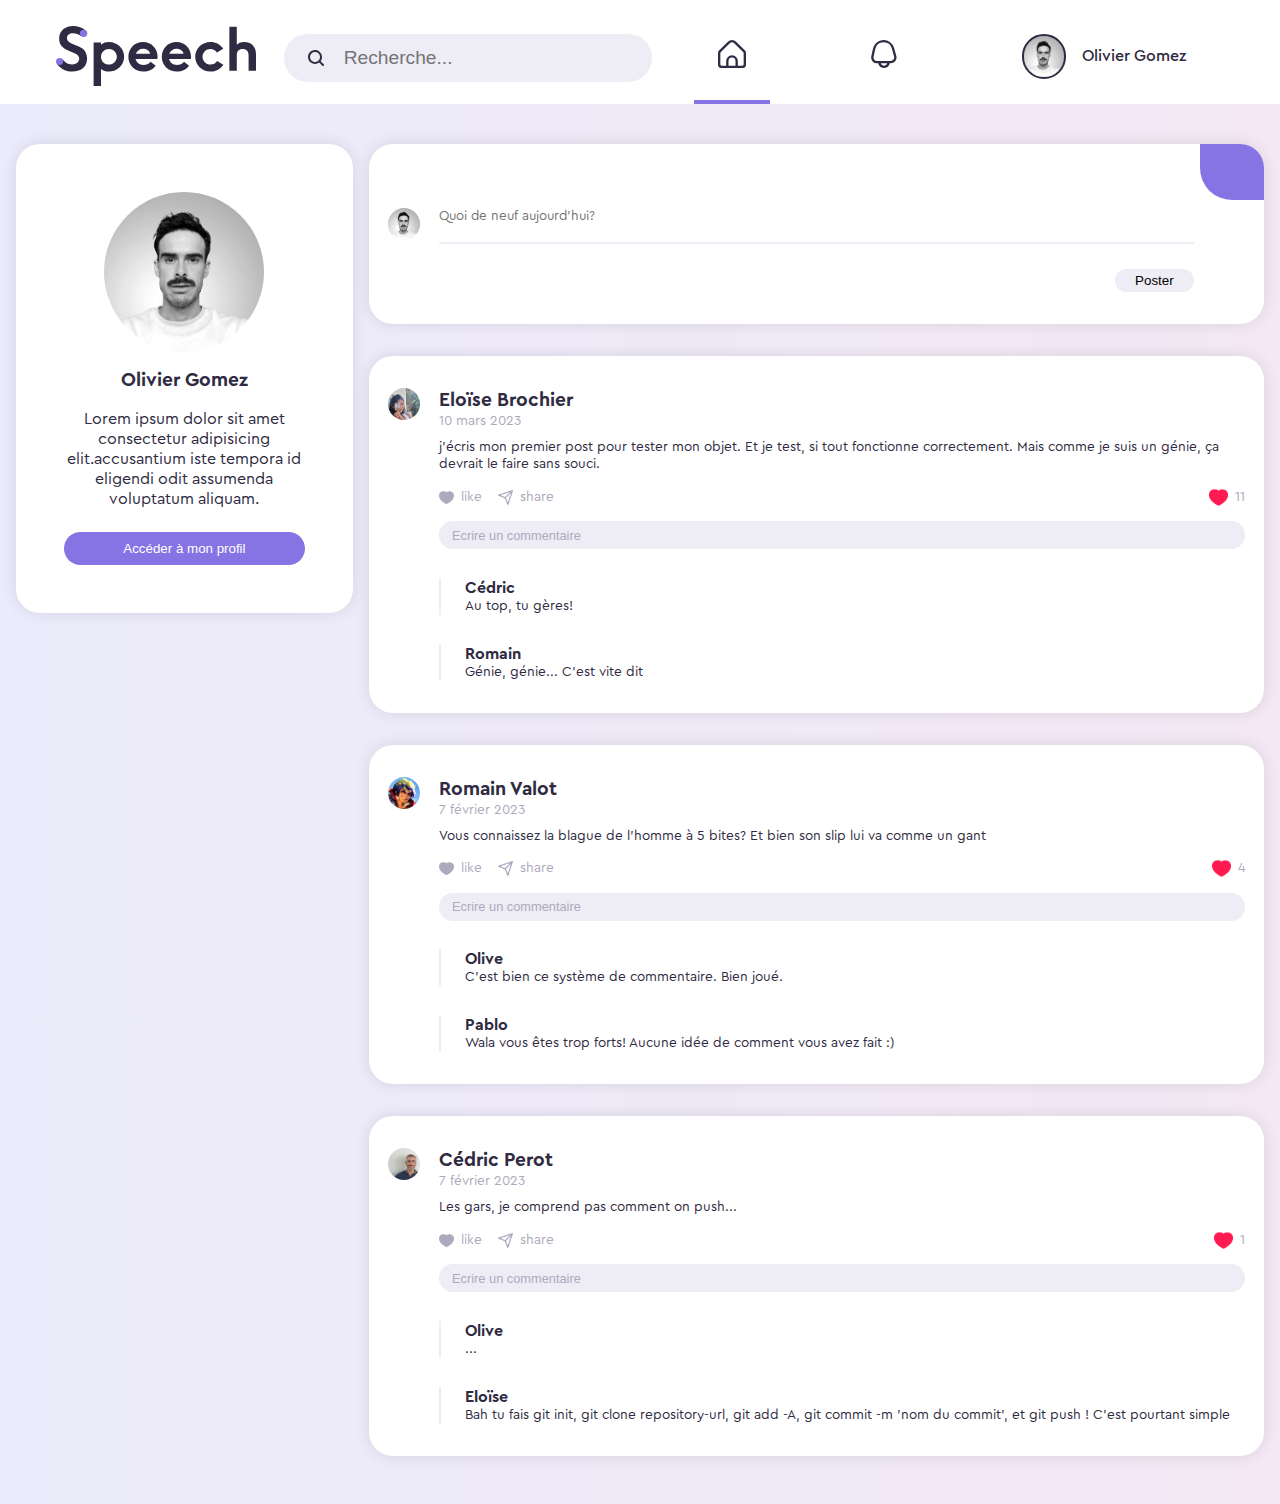
==== commit 1351b9fb: "Merge pull request #1 from CedricPerot/olive-branch" ====
--- a/index.html
+++ b/index.html
@@ -1,19 +1,20 @@
 <!DOCTYPE html>
 <html lang="en">
+
 <head>
     <meta charset="UTF-8">
     <meta http-equiv="X-UA-Compatible" content="IE=edge">
     <meta name="viewport" content="width=device-width, initial-scale=1.0">
-    <title>WCSpeech</title>
-    <link rel="stylesheet" href="styles.css">
-    <link rel="stylesheet" href="https://cdnjs.cloudflare.com/ajax/libs/font-awesome/4.7.0/css/font-awesome.min.css">
+    <title>Speech - Home</title>
+    <link rel="stylesheet" href="./style.css">
 </head>
+
 <body>
     <header>
         <!-- NAVIGATION MOBILE-->
         <nav class="navbar-mobile">
             <div class="logo-header">
-                <img class="logo" src="./images/logo-speech-160.png"/> 
+                <img class="logo" src="./images/logo.svg" />
                 <input type="checkbox" id="menu-burger">
                 <label for="menu-burger" class="btn-burger"><span></span></label>
             </div>
@@ -21,38 +22,67 @@
             <div class="burger-container">
                 <ul class="burger-items">
                     <li class="search-mobile">
-                        <img src="./images/search.svg" class="search-icon"/>
+                        <img src="./images/search.svg" class="search-icon" />
                         <input type="search" placeholder="Recherche...">
-                        </li>
-                    <li><a href="#" class="active"><img src="./images/home_icon.svg"/> Accueil</a></li>
-                    <li><a href="#"><img src="./images/bell-icon.svg"/> Notifications</a></li>
-                    <li><a href="#"><img src="./images/user-icon.svg"/>Profil</a></li>
-                    <li><a href="#"><img src="./images/settings.svg"/>Paramètres</a></li>
+                    </li>
+                    <li><a href="#" class="active"><img src="./images/home_icon.svg" /> Accueil</a></li>
+                    <li><a href="#"><img src="./images/bell-icon.svg" /> Notifications</a></li>
+                    <li><a href="#"><img src="./images/user-icon.svg" />Profil</a></li>
+                    <li><a href="#"><img src="./images/settings.svg" />Paramètres</a></li>
                 </ul>
-            </div>       
+            </div>
             <ul class="nav-items-mobile">
-                <li><a href="#" class="active"><img src="./images/home_icon.svg"/></a></li>
-                <li><a href="#"><img src="./images/bell-icon.svg"/></a></li>
-                <li><a href="#"><img src="./images/user-icon.svg"/></a></li>
+                <li><a href="#" class="active"><img src="./images/home_icon.svg" /></a></li>
+                <li><a href="#"><img src="./images/bell-icon.svg" /></a></li>
+                <li><a href="#"><img src="./images/user-icon.svg" /></a></li>
             </ul>
         </nav>
         <!-- NAVIGATION DESKTOP-->
         <nav class="navbar-desktop">
             <div class="logo-header">
-                <img class="logo" src="./images/logo-speech-160.png"/>
+                <img class="logo" src="./images/logo.svg" />
             </div>
             <div class="search-bar">
-                <img src="./images/search.svg" class="search-icon"/>
+                <img src="./images/search.svg" class="search-icon" />
                 <input type="search" placeholder="Recherche...">
             </div>
             <ul class="nav-items">
-                <li class="active"><a href="#"><img src="./images/home_icon.svg" alt="Accueil"/></a></li>
-                <li class="notifications"><a href="#"><img src="./images/bell-icon.svg" alt="Notifications"/></a></li>
-                <li class="profil"><a href="#"><img src="./images/urahara.jpg" alt="Profil"/> Eloïse Brochier</a></li>
-                <li class="settings"><a href="#"><img src="./images/settings.svg" alt="Settings"/></a></li>
+                <li class="active"><a href="#"><img src="./images/home_icon.svg" alt="Accueil" /></a></li>
+                <li class="notifications"><a href="#"><img src="./images/bell-icon.svg" alt="Notifications" /></a></li>
+                <li class="profil"><a href="#"><span></span> Olivier Gomez</a></li>
             </ul>
         </nav>
-    </header> 
-    <script src="./index.js"></script>
+    </header>
+
+    <main class="feed-container">
+        <!-- side card profile-->
+        <div class="side-card-profile">
+            <div class="side-card-picture"></div>
+            <div class="side-card-infos">
+                <h1 class="side-card-name">Olivier Gomez</h1>
+                <p class="side-card-bio">Lorem ipsum dolor sit amet consectetur adipisicing elit.accusantium iste
+                    tempora id
+                    eligendi odit assumenda voluptatum aliquam.</p>
+                <a href="./profile.html"><button class="side-card-button">Accéder à mon profil</button></a>
+            </div>
+        </div>
+
+        <div class="feed">
+
+            <!-- Create post card-->
+            <div class="post-create-card">
+                <div class="post-create-pictogram"></div>
+                <div class="post-create-profile-picture"></div>
+                <form action="" class="post-create-form">
+                    <textarea data-autoresize name="post-create-textarea" id="post-create-textarea"
+                        placeholder="Quoi de neuf aujourd'hui?"></textarea>
+                    <button type="submit">Poster</button>
+                </form>
+            </div>
+
+        </div>
+    </main>
 </body>
+<script src="./index.js"></script>
+
 </html>--- a/style.css
+++ b/style.css
@@ -0,0 +1,886 @@
+/*------ Fonts declaration ------*/
+@font-face {
+    font-family: 'Cera';
+    src: url(./fonts/Cera-regular.otf) format("opentype");
+    font-weight: 300;
+    font-style: normal;
+}
+
+@font-face {
+    font-family: 'Cera';
+    src: url(./fonts/Cera-regular-it.otf) format("opentype");
+    font-weight: 300;
+    font-style: italic;
+}
+
+@font-face {
+    font-family: 'Cera';
+    src: url(./fonts/Cera-medium.otf) format("opentype");
+    font-weight: 500;
+    font-style: normal;
+}
+
+@font-face {
+    font-family: 'Cera';
+    src: url(./fonts/Cera-medium-it.otf) format("opentype");
+    font-weight: 500;
+    font-style: italic;
+}
+
+@font-face {
+    font-family: 'Cera';
+    src: url(./fonts/Cera-bold.otf) format("opentype");
+    font-weight: 700;
+    font-style: normal;
+}
+
+@font-face {
+    font-family: 'Cera';
+    src: url(./fonts/Cera-bold-it.otf) format("opentype");
+    font-weight: 700;
+    font-style: italic;
+}
+
+
+/*------ Variables declaration ------*/
+
+:root {
+
+    /* colors*/
+    --main-color: rgba(134, 115, 228, 1);
+    --font-color: rgba(47, 43, 66, 1);
+    --greyish: rgba(173, 170, 189, 1);
+    --very-light-greyish: rgb(245, 243, 255);
+    --light-greyish: rgba(238, 236, 245, 1);
+    --gradient-bg: linear-gradient(90deg, rgb(235, 235, 251), rgb(243, 232, 244));
+    --cards-color: white;
+    --like-color: rgb(255, 27, 82);
+
+    /* Separators */
+    --separators: 2px solid var(--light-greyish);
+
+    /* Box shadow */
+    --box-shadow: 0 0 1rem rgba(0, 0, 0, 0.1);
+}
+
+/*------------GENRAL STYLES------------*/
+* {
+    margin: 0;
+    padding: 0;
+    box-sizing: border-box;
+    list-style-type: none;
+}
+
+body {
+    color: var(--font-color);
+    background: var(--gradient-bg);
+    font-size: 16px;
+    font-family: 'Cera', sans-serif;
+}
+
+h1 {
+    font-size: 1.2rem;
+}
+
+h2 {
+    font-size: 1rem;
+}
+
+a {
+    text-decoration: none;
+    color: var(--font-color);
+    cursor: pointer;
+}
+
+a:hover {
+    color: var(--main-color);
+}
+
+button {
+    cursor: pointer;
+}
+
+/*------------HEADER NAV------------*/
+
+header {
+    margin-bottom: 1.5em;
+}
+
+.navbar-desktop {
+    display: none;
+}
+
+/* desktop & mobile navbars are two diffent div*/
+
+.navbar-mobile {
+    display: flex;
+    flex-direction: column;
+    width: 100%;
+}
+
+/* container contains the logo and the navicon*/
+.navbar-mobile>.logo-header {
+    padding: 0.8em 1.8em;
+    display: flex;
+    align-items: center;
+    justify-content: space-between;
+    background-color: white;
+    z-index: 3;
+}
+
+.navbar-mobile>.logo-header img.logo {
+    height: calc(2em + 4vw);
+}
+
+/* menu burger */
+.logo-header>#menu-burger {
+    position: absolute;
+    left: -100%;
+    /* to hide the checkbox */
+    opacity: 0;
+}
+
+#menu-burger:checked+.btn-burger>span {
+    transform: rotate(45deg);
+}
+
+#menu-burger:checked+.btn-burger>span::before {
+    top: 0;
+    transform: rotate(0deg);
+}
+
+#menu-burger:checked+.btn-burger>span::after {
+    top: 0;
+    transform: rotate(90deg);
+}
+
+.btn-burger>span,
+.btn-burger>span::before,
+.btn-burger>span::after {
+    transition: all 0.2s ease-in;
+}
+
+#menu-burger+label {
+    position: relative;
+    display: flex;
+    justify-content: flex-end;
+    cursor: pointer;
+    height: 25px;
+    width: 30px;
+}
+
+#menu-burger+label span {
+    position: absolute;
+    top: 50%;
+    width: 100%;
+    height: 2px;
+    background-color: var(--greyish);
+    border-radius: 2px;
+}
+
+#menu-burger+label span:before,
+#menu-burger+label span:after {
+    position: absolute;
+    content: '';
+    width: inherit;
+    height: inherit;
+    background-color: inherit;
+    border-radius: inherit;
+}
+
+#menu-burger+label span:before {
+    top: -12px;
+}
+
+#menu-burger+label span:after {
+    top: 12px;
+}
+
+#menu-burger:checked+label span {
+    background: var(--font-color);
+}
+
+/* hidden menu*/
+.navbar-mobile .burger-container {
+    top: calc(4.8em + 3vh);
+    right: 0;
+    position: absolute;
+    border-top: 3px solid var(--light-greyish);
+    background-color: white;
+    width: 100vw;
+    height: 20em;
+    display: block;
+    font-size: calc(0.5em + 1vw);
+    border-radius: 0 0 10% 10%;
+    box-shadow: rgba(0, 0, 0, 0.1) 0px 4px 6px -1px, rgba(0, 0, 0, 0.06) 0px 2px 4px -1px;
+    margin-top: -200%;
+    transition: all 0.3s ease-in-out;
+}
+
+.burger-container {
+    z-index: 100;
+}
+
+/* IMPORTANT TO HAVE THIS ONE JUST AFTER THE BURGER-CONTAINER*/
+.navbar-mobile .mobile-menu {
+    margin-top: 0;
+}
+
+/* cancel previously set margin-top of the container */
+
+.navbar-mobile .burger-container .burger-items li {
+    width: 75%;
+}
+
+.navbar-mobile .burger-container .burger-items {
+    height: 100%;
+    width: 100%;
+    display: flex;
+    flex-direction: column;
+    justify-content: space-evenly;
+    align-items: flex-start;
+    padding-left: 5em;
+}
+
+.navbar-mobile .burger-container .burger-items li img {
+    height: calc(1em + 3vw);
+}
+
+.navbar-mobile .burger-container .burger-items a,
+.navbar-mobile .burger-container .burger-items input {
+    text-decoration: none;
+    display: flex;
+    align-items: center;
+    gap: 2em;
+    font-size: 1.2em;
+}
+
+.navbar-mobile .burger-container .burger-items input[type="search"] {
+    border-radius: 8em;
+    height: 2.5em;
+    width: 100%;
+    padding: 0.8em 0.8em 0.8em 3em;
+    border-color: transparent;
+    background-color: var(--light-greyish);
+    transition: all 0.3s cubic-bezier(0, 0, 0.43, 1.49);
+}
+
+/*search bar in the menu burger*/
+.navbar-mobile .burger-container .burger-items .search-mobile {
+    display: flex;
+    justify-content: flex-start;
+    align-items: center;
+}
+
+.navbar-mobile .burger-container .burger-items .search-mobile img {
+    position: absolute;
+    z-index: 2;
+    display: block;
+    height: 1em;
+    text-align: center;
+    padding-left: 1.5em;
+}
+
+.navbar-mobile .burger-container .burger-items input[type="search"]:focus-within {
+    outline: none;
+    border: 2px solid var(--main-color);
+    color: var(--font-color);
+}
+
+.navbar-mobile .burger-container .burger-items a.active,
+.navbar-mobile .burger-container .burger-items a:hover {
+    color: var(--main-color);
+    font-weight: 700;
+}
+
+
+/* icons nav*/
+.navbar-mobile .nav-items-mobile {
+    display: flex;
+    justify-content: space-between;
+    background-color: var(--very-light-greyish);
+    font-size: calc(0.5em + 1vw);
+    padding: 1em 0;
+}
+
+.navbar-mobile .nav-items-mobile li img {
+    height: calc(1em + 4vw);
+}
+
+.nav-items-mobile li a {
+    padding: 0.8em 2.5em;
+    width: 100%;
+    text-decoration: none;
+}
+
+.navbar-mobile .nav-items-mobile li a:hover,
+.navbar-mobile .nav-items-mobile li a.active {
+    border-bottom: 4px solid var(--main-color);
+}
+
+
+/*------ FEED PAGE ------*/
+
+.feed-container {
+    margin: auto;
+    display: flex;
+    flex-direction: column;
+    justify-content: flex-start;
+    align-items: center;
+    padding: 1rem;
+    max-width: 1280px;
+}
+
+/* Post creation card */
+
+.post-create-card {
+    background-color: var(--cards-color);
+    width: 100%;
+    border-radius: 1.5rem;
+    box-shadow: var(--box-shadow);
+    padding: 4em 1.2em 2em;
+    font-weight: 100;
+    display: grid;
+    grid-template-columns: 2.4em 1fr 2.4em;
+    grid-template-rows: 1fr;
+    gap: 0.8em;
+    position: relative;
+    overflow: hidden;
+    margin-bottom: 2em;
+}
+
+.post-create-pictogram {
+    position: absolute;
+    top: 0;
+    right: 0;
+    border-radius: 0 0 0 2rem;
+    width: 4em;
+    height: 3.5em;
+    background-color: var(--main-color);
+}
+
+#post-create-textarea {
+    width: 100%;
+    font-family: 'Cera', sans-serif;
+    font-weight: 100;
+    resize: none;
+    border: none;
+    border-bottom: var(--separators);
+
+}
+
+.post-create-card button {
+    float: right;
+    padding: .3em 1.5em;
+    border-radius: 1em;
+    border: none;
+    background-color: var(--light-greyish);
+    margin-top: 1.5em;
+}
+
+/* Post card */
+
+.post-card {
+    background-color: var(--cards-color);
+    width: 100%;
+    border-radius: 1.5rem;
+    box-shadow: var(--box-shadow);
+    padding: 2em 1.2em;
+    font-weight: 100;
+    display: grid;
+    grid-template-columns: 2.4em repeat(6, 1fr);
+    grid-template-rows: 2.4em 1fr 1.4em;
+    gap: 0.8em;
+    margin-bottom: 2em;
+}
+
+.post-card .profile-picture,
+.post-create-profile-picture,
+.notification-profile-picture {
+    width: 2em;
+    height: 2em;
+    border-radius: 50%;
+    background: url('./images/profile-pictures/Olive.jpg');
+    background-size: cover;
+}
+
+.post-header {
+    grid-column: 2/8;
+}
+
+.post-date,
+.like-count,
+.post-buttons {
+    font-size: 0.85rem;
+    color: var(--greyish);
+}
+
+.post-content {
+    grid-column: 2/8;
+    font-size: 0.85em;
+}
+
+.post-buttons {
+    display: flex;
+    grid-column: 2/6;
+    align-items: center;
+}
+
+.post-buttons img {
+    width: 1.1em;
+    margin-right: 0.5em;
+}
+
+.post-buttons p {
+    margin-right: 1.2em;
+}
+
+.like-btn {
+    color: var(--like-color);
+    cursor: pointer;
+}
+
+.share-btn {
+    cursor: pointer;
+}
+
+.like-count {
+    display: flex;
+    grid-column: 7/8;
+    align-items: center;
+    justify-content: flex-end;
+}
+
+.like-count img {
+    width: 1.4em;
+    margin-right: 0.5em;
+}
+
+.post-form {
+    grid-column: 2/8;
+}
+
+.post-form input {
+    width: 100%;
+    border-radius: 2em;
+    padding: 0.5em 1em;
+    border: none;
+    background-color: var(--light-greyish);
+    color: #aca8c6;
+    font-size: 0.8em;
+}
+
+.post-form input::placeholder {
+    color: var(--greyish);
+}
+
+.post-comment {
+    border-left: var(--separators);
+    grid-column: 2/8;
+    padding-left: 1.5em;
+    margin-top: 1em;
+}
+
+/* Side-card */
+
+.side-card-profile {
+    background-color: var(--cards-color);
+    width: 100%;
+    border-radius: 1.5rem;
+    box-shadow: var(--box-shadow);
+    padding: 2em 1.2em;
+    font-weight: 100;
+    display: flex;
+    align-items: center;
+    margin-bottom: 1em;
+}
+
+.side-card-bio {
+    display: none;
+}
+
+.side-card-picture {
+    margin-right: 1em;
+    border-radius: 50%;
+    width: 5em;
+    height: 5em;
+    background: url('./images/profile-pictures/Olive.jpg');
+    background-size: cover;
+    background-position: center;
+}
+
+.side-card-button,
+.profile-card-button {
+    border-radius: 2em;
+    padding: .7em 1.5em;
+    margin-top: .5em;
+    border: none;
+    background-color: var(--main-color);
+    color: #ffffff;
+}
+
+/*------  PROFILE PAGE  ------*/
+
+.profile-container {
+    padding: 1em;
+    max-width: 1024px;
+    margin: auto;
+}
+
+.profile-card {
+    background-color: var(--cards-color);
+    width: 100%;
+    border-radius: 1.5rem;
+    box-shadow: var(--box-shadow);
+    font-weight: 100;
+    display: flex;
+    flex-direction: column;
+    overflow: hidden;
+}
+
+.profile-card-header {
+    height: 14em;
+    width: 100%;
+    background: url('./images/background-img-light.jpg');
+    background-position: center;
+    background-size: cover;
+}
+
+.profile-card-about {
+    display: flex;
+    flex-direction: column;
+    text-align: center;
+    position: relative;
+    padding: 2em;
+}
+
+.profile-card-picture {
+    position: absolute;
+    left: calc(50% - 5em);
+    top: -5em;
+    background: url('./images/profile-pictures/Olive.jpg');
+    background-position: center;
+    background-size: cover;
+    border-radius: 50%;
+    margin: 0 auto 1em;
+    width: 10em;
+    height: 10em;
+}
+
+.profile-card-name {
+    margin-top: 3.5em;
+}
+
+.profile-card-button {
+    margin: 1.5em 0 2em;
+    padding: .7em 2em;
+}
+
+.profile-card-highlights {
+    display: flex;
+    flex-direction: column;
+    padding: 0 2em;
+}
+
+.highlight {
+    display: flex;
+    align-items: center;
+    padding: 2em 0;
+    border-top: var(--separators);
+}
+
+.highlight img {
+    margin-right: 1.5em;
+    width: auto;
+}
+
+/*------ NOTIFICATIONS PAGE ------*/
+
+.notifications-container {
+    width: 100%;
+    display: flex;
+    flex-direction: column;
+    justify-content: flex-start;
+    align-items: center;
+    padding: 1rem;
+    max-width: 1024px;
+    margin: auto;
+}
+
+.notifications-feed {
+    width: 100%;
+}
+
+.notifications-card {
+    background-color: var(--cards-color);
+    width: 100%;
+    border-radius: 1.5rem;
+    box-shadow: var(--box-shadow);
+    padding: 2em 1.2em;
+    font-weight: 100;
+    margin-bottom: 2em;
+}
+
+.notifications-card h1 {
+    margin-bottom: 1em;
+}
+
+.notification {
+    border-bottom: var(--separators);
+    padding: 1.5em 0;
+    display: flex;
+    align-items: center;
+}
+
+.notification:last-child {
+    border-bottom: none;
+}
+
+.notification-infos {
+    margin-left: 1em;
+}
+
+.notification-infos span {
+    font-weight: 500;
+}
+
+
+
+/*--------------MEDIA QUERIES-------------------*/
+
+@media screen and (min-width : 760px) {
+
+    /* FEED PAGE*/
+    .feed-container {
+        flex-direction: row;
+        justify-content: flex-start;
+        align-items: flex-start;
+    }
+
+    .feed {
+        margin-left: .5em;
+    }
+
+    .side-card-profile {
+        flex-direction: column;
+        margin-right: .5em;
+        min-width: 320px;
+        width: 30%;
+        padding: 3em;
+    }
+
+    .side-card-picture {
+        margin: 0 0 1em 0;
+        width: 10em;
+        height: 10em;
+    }
+
+    .side-card-infos {
+        text-align: center;
+        width: 100%;
+    }
+
+    .side-card-button {
+        width: 100%;
+    }
+
+    .side-card-bio {
+        display: block;
+        margin: 1em 0;
+    }
+
+    /* PROFILE PAGE */
+    .profile-card-header {
+        height: 18em;
+    }
+
+    .profile-card-about {
+        display: flex;
+        flex-direction: row;
+        align-items: flex-end;
+        text-align: left;
+    }
+
+    .profile-card-picture {
+        position: absolute;
+        left: calc(22% - 6em);
+        top: -6em;
+        width: 12em;
+        height: 12em;
+    }
+
+    .profile-card-infos {
+        flex: 2;
+        text-align: center;
+    }
+
+    .profile-card-name {
+        margin-top: 5em;
+    }
+
+    .profile-card-button {
+        margin: 1.5em 0 0;
+    }
+
+    .profile-card-bio {
+        flex: 3;
+    }
+
+    .profile-card-highlights {
+        flex-direction: row;
+        justify-content: space-around;
+        padding: 1em 2em 3em;
+    }
+
+    .highlight {
+        flex-direction: column;
+        text-align: center;
+        width: 100%;
+        padding: 0;
+        border-right: var(--separators);
+        border-top: none;
+    }
+
+    .highlight:last-child {
+        border-right: none;
+
+    }
+
+    .highlight img {
+        margin: 0 0 0.5em 0;
+    }
+
+    /* NOTIFICATIONS PAGE*/
+    .notifications-container {
+        flex-direction: row;
+        justify-content: flex-start;
+        align-items: flex-start;
+    }
+
+    .notifications-feed {
+        margin-left: .5em;
+    }
+
+}
+
+
+/* tablettes et au dessus*/
+@media screen and (min-width: 992px) {
+
+    /* suppression des éléments mobile */
+    .navbar-mobile {
+        display: none;
+    }
+
+    .navbar-desktop {
+        width: 100vw;
+        height: 6.5em;
+        display: flex;
+        align-items: center;
+        justify-content: space-between;
+        padding: 0.8em 2em 0 2em;
+        flex-direction: row;
+        background-color: white;
+    }
+
+    .navbar-desktop>.logo-header img.logo {
+        padding: 0 1.5em;
+    }
+
+    .navbar-desktop .logo-header img.logo {
+        height: calc(1.4em + 3vw);
+    }
+
+    /*search bar for the desktop nav*/
+    .navbar-desktop .search-bar {
+        width: 23em;
+        display: flex;
+        justify-content: flex-start;
+        align-items: center;
+    }
+
+    .navbar-desktop .search-bar input[type="search"] {
+        text-decoration: none;
+        display: flex;
+        align-items: center;
+        gap: 2em;
+        font-size: 1.2em;
+    }
+
+    .navbar-desktop .search-bar input[type="search"] {
+        border-radius: 8em;
+        height: 2.5em;
+        width: 100%;
+        padding: 0.8em 0.8em 0.8em 3em;
+        border-color: transparent;
+        background-color: var(--light-greyish);
+        transition: all 0.3s cubic-bezier(0, 0, 0.43, 1.49);
+    }
+
+    .navbar-desktop .search-bar img {
+        position: absolute;
+        z-index: 2;
+        display: block;
+        height: 1em;
+        text-align: center;
+        padding-left: 1.5em;
+    }
+
+    .navbar-desktop .search-bar input[type="search"]:focus-within {
+        outline: none;
+        border: 2px solid var(--main-color);
+        color: var(--font-color);
+    }
+
+    /*items of the nav*/
+    .navbar-desktop .nav-items {
+        display: flex;
+        justify-content: space-around;
+        align-items: center;
+        height: 100%;
+        width: 37em;
+    }
+
+    .navbar-desktop .nav-items li {
+        height: 100%;
+        padding: 1.5em;
+        display: flex;
+        justify-content: center;
+        align-items: center;
+        border-bottom: 4px solid white;
+    }
+
+    .navbar-desktop .nav-items li img {
+        height: calc(1em + 1vw);
+        border: var(--font-color);
+    }
+
+    .navbar-desktop .nav-items li.profil span {
+        height: calc(2em + 1vw);
+        width: calc(2em + 1vw);
+        border: 2px solid var(--font-color);
+        border-radius: 50%;
+        background: url('./images/profile-pictures/Olive.jpg');
+        background-position: center;
+        background-size: cover;
+
+        /*round profile picture*/
+    }
+
+    .navbar-desktop .nav-items li.profil a {
+        display: flex;
+        justify-content: center;
+        align-items: center;
+        gap: 1em;
+        text-decoration: none;
+    }
+
+    .navbar-desktop .nav-items li:hover,
+    .navbar-desktop .nav-items li.active {
+        border-bottom: 4px solid var(--main-color);
+    }
+}
+
+.navbar-desktop .nav-items li:hover {
+    transform: scale(1.05);
+}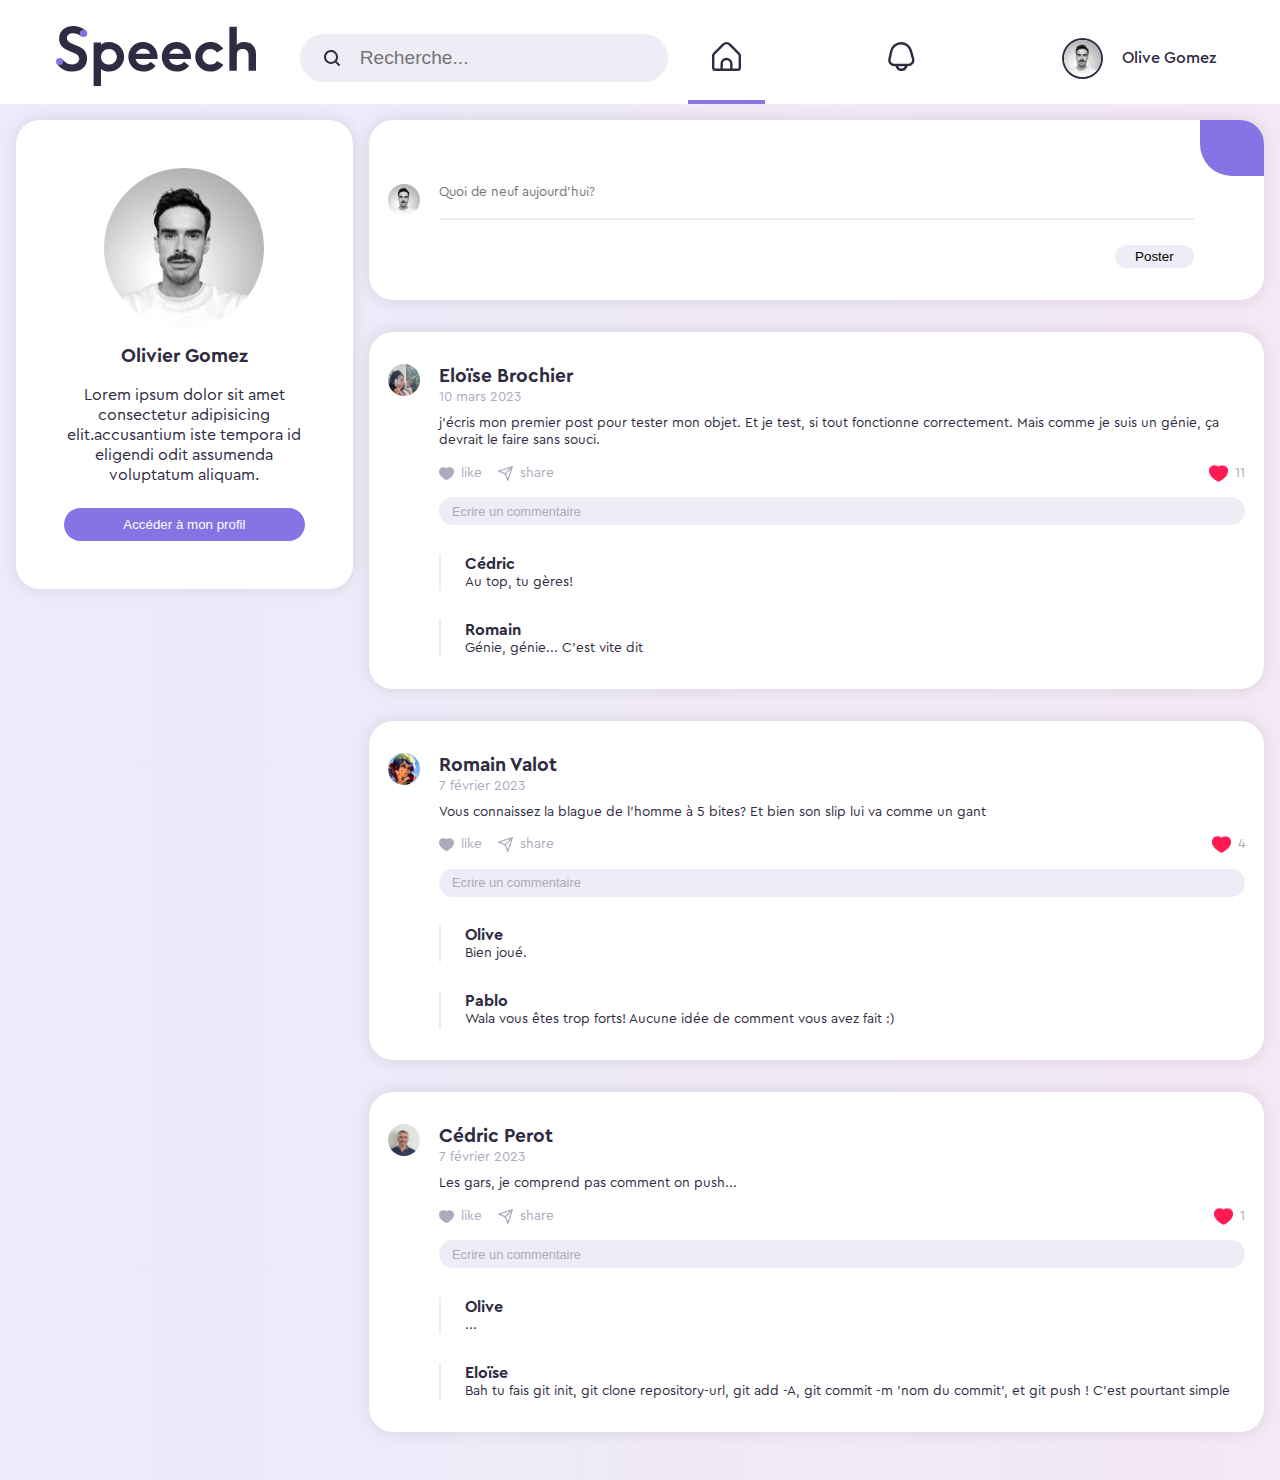
==== commit bbfb53ac: "site statique complet" ====
--- a/index.html
+++ b/index.html
@@ -14,9 +14,12 @@
         <!-- NAVIGATION MOBILE-->
         <nav class="navbar-mobile">
             <div class="logo-header">
-                <img class="logo" src="./images/logo.svg" />
-                <input type="checkbox" id="menu-burger">
-                <label for="menu-burger" class="btn-burger"><span></span></label>
+                <a href="#" class="home-link"><img class="logo" src="./images/logo.svg" /></a>
+                <div id="menu-burger">
+                    <span class="line line1"></span>
+                    <span class="line line2"></span>
+                    <span class="line line3"></span>
+                </div>
             </div>
             <!-- HIDDEN MENU -->
             <div class="burger-container">
@@ -25,35 +28,55 @@
                         <img src="./images/search.svg" class="search-icon" />
                         <input type="search" placeholder="Recherche...">
                     </li>
-                    <li><a href="#" class="active"><img src="./images/home_icon.svg" /> Accueil</a></li>
-                    <li><a href="#"><img src="./images/bell-icon.svg" /> Notifications</a></li>
-                    <li><a href="#"><img src="./images/user-icon.svg" />Profil</a></li>
-                    <li><a href="#"><img src="./images/settings.svg" />Paramètres</a></li>
+                    <li><a href="#" class="hidden-icons"><img src="./images/home_icon.svg" /> Accueil</a></li>
+                    <li><a href="./notifications.html" class="hidden-icons"><img src="./images/bell-icon.svg" />
+                            Notifications</a></li>
+                    <li><a href="./profile.html" class="hidden-icons"><img src="./images/user-icon.svg" />Profil</a>
+                    </li>
+                    <li><a href="#" class="hidden-icons"><img src="./images/settings.svg" />Paramètres</a></li>
                 </ul>
             </div>
+            <!-- ALWAYS DISPLAYED ICONS -->
             <ul class="nav-items-mobile">
-                <li><a href="#" class="active"><img src="./images/home_icon.svg" /></a></li>
-                <li><a href="#"><img src="./images/bell-icon.svg" /></a></li>
-                <li><a href="#"><img src="./images/user-icon.svg" /></a></li>
+                <li><a href="#" class="icons active"><img src="./images/home_icon.svg" /></a></li>
+                <li><a href="./notifications.html" class="icons"><img src="./images/bell-icon.svg" /></a></li>
+                <li><a href="./profile.html" class="icons"><img src="./images/user-icon.svg" /></a></li>
             </ul>
         </nav>
         <!-- NAVIGATION DESKTOP-->
         <nav class="navbar-desktop">
             <div class="logo-header">
-                <img class="logo" src="./images/logo.svg" />
+                <a href="#" class="home-link"><img class="logo" src="./images/logo.svg" /></a>
             </div>
             <div class="search-bar">
                 <img src="./images/search.svg" class="search-icon" />
                 <input type="search" placeholder="Recherche...">
             </div>
-            <ul class="nav-items">
-                <li class="active"><a href="#"><img src="./images/home_icon.svg" alt="Accueil" /></a></li>
-                <li class="notifications"><a href="#"><img src="./images/bell-icon.svg" alt="Notifications" /></a></li>
-                <li class="profil"><a href="#"><span></span> Olivier Gomez</a></li>
-            </ul>
+            <div class="nav-items">
+                <a class="desk-icons active" href="#"><img src="./images/home_icon.svg" alt="Accueil" /></a>
+                <a class="desk-icons" href="./notifications.html"><img src="./images/bell-icon.svg"
+                        alt="Notifications" /></a>
+                <div id="profile-menu" class="desk-menu">
+                    <div class="profil-img"><img src="./images/profile-pictures/Olive.jpg" alt="Profil" />
+                        <label>Olive Gomez</label>
+                    </div>
+                    <div class="desk-container">
+                        <ul class="desk-items">
+                            <li><a href="#" class="hidden-icons"><img src="./images/home_icon.svg" /> Accueil</a></li>
+                            <li><a href="./notifications.html" class="hidden-icons"><img src="./images/bell-icon.svg" />
+                                    Notifications</a>
+                            </li>
+                            <li><a href="./profile.html" class="hidden-icons"><img
+                                        src="./images/user-icon.svg" />Profil</a></li>
+                            <li><a href="#" class="hidden-icons"><img src="./images/settings.svg" />Paramètres</a></li>
+                            <li><a href="#" class="hidden-icons"><img src="./images/sign-out-alt.svg" />Déconnexion</a>
+                            </li>
+                        </ul>
+                    </div>
+                </div>
+            </div>
         </nav>
     </header>
-
     <main class="feed-container">
         <!-- side card profile-->
         <div class="side-card-profile">
@@ -68,7 +91,6 @@
         </div>
 
         <div class="feed">
-
             <!-- Create post card-->
             <div class="post-create-card">
                 <div class="post-create-pictogram"></div>
@@ -82,7 +104,7 @@
 
         </div>
     </main>
+    <script src="./index.js"></script>
 </body>
-<script src="./index.js"></script>
 
 </html>--- a/style.css
+++ b/style.css
@@ -64,7 +64,10 @@
 }
 
 /*------------GENRAL STYLES------------*/
-* {
+
+*,
+*::before,
+*::after {
     margin: 0;
     padding: 0;
     box-sizing: border-box;
@@ -103,7 +106,8 @@
 /*------------HEADER NAV------------*/
 
 header {
-    margin-bottom: 1.5em;
+    width: 100vw;
+    z-index: 1000;
 }
 
 .navbar-desktop {
@@ -133,76 +137,43 @@
 }
 
 /* menu burger */
-.logo-header>#menu-burger {
-    position: absolute;
-    left: -100%;
-    /* to hide the checkbox */
+
+.navbar-mobile .logo-header #menu-burger {
+    position: relative;
+    cursor: pointer;
+    height: 30px;
+    width: 40px;
+    display: flex;
+    flex-direction: column;
+    justify-content: space-around;
+}
+
+.navbar-mobile .logo-header #menu-burger .line {
+    width: 100%;
+    height: 3px;
+    background-color: var(--greyish);
+    display: block;
+    border-radius: 2px;
+    transition: all 0.5s ease;
+}
+
+/* when open menu is open*/
+.navbar-mobile .logo-header .mobile-menu .line1 {
+    transform: translate(0px) rotateZ(-45deg) scaleX(1);
+}
+
+.navbar-mobile .logo-header .mobile-menu .line3 {
+    transform: translate(0px, -20px) rotateZ(45deg) scaleX(1);
+}
+
+.navbar-mobile .logo-header .mobile-menu .line2 {
+    transform: translate(0px, -10px) rotate(45deg);
     opacity: 0;
 }
 
-#menu-burger:checked+.btn-burger>span {
-    transform: rotate(45deg);
-}
-
-#menu-burger:checked+.btn-burger>span::before {
-    top: 0;
-    transform: rotate(0deg);
-}
-
-#menu-burger:checked+.btn-burger>span::after {
-    top: 0;
-    transform: rotate(90deg);
-}
-
-.btn-burger>span,
-.btn-burger>span::before,
-.btn-burger>span::after {
-    transition: all 0.2s ease-in;
-}
-
-#menu-burger+label {
-    position: relative;
-    display: flex;
-    justify-content: flex-end;
-    cursor: pointer;
-    height: 25px;
-    width: 30px;
-}
-
-#menu-burger+label span {
-    position: absolute;
-    top: 50%;
-    width: 100%;
-    height: 2px;
-    background-color: var(--greyish);
-    border-radius: 2px;
-}
-
-#menu-burger+label span:before,
-#menu-burger+label span:after {
-    position: absolute;
-    content: '';
-    width: inherit;
-    height: inherit;
-    background-color: inherit;
-    border-radius: inherit;
-}
-
-#menu-burger+label span:before {
-    top: -12px;
-}
-
-#menu-burger+label span:after {
-    top: 12px;
-}
-
-#menu-burger:checked+label span {
-    background: var(--font-color);
-}
 
 /* hidden menu*/
 .navbar-mobile .burger-container {
-    top: calc(4.8em + 3vh);
     right: 0;
     position: absolute;
     border-top: 3px solid var(--light-greyish);
@@ -213,17 +184,15 @@
     font-size: calc(0.5em + 1vw);
     border-radius: 0 0 10% 10%;
     box-shadow: rgba(0, 0, 0, 0.1) 0px 4px 6px -1px, rgba(0, 0, 0, 0.06) 0px 2px 4px -1px;
-    margin-top: -200%;
-    transition: all 0.3s ease-in-out;
-}
-
-.burger-container {
+    transform: translateY(-150%);
+    transition: transform 0.5s ease-in-out;
     z-index: 100;
 }
 
 /* IMPORTANT TO HAVE THIS ONE JUST AFTER THE BURGER-CONTAINER*/
 .navbar-mobile .mobile-menu {
-    margin-top: 0;
+    transform: translateY(30%);
+    z-index: 100;
 }
 
 /* cancel previously set margin-top of the container */
@@ -255,6 +224,7 @@
     font-size: 1.2em;
 }
 
+/*search bar in the menu burger*/
 .navbar-mobile .burger-container .burger-items input[type="search"] {
     border-radius: 8em;
     height: 2.5em;
@@ -265,7 +235,6 @@
     transition: all 0.3s cubic-bezier(0, 0, 0.43, 1.49);
 }
 
-/*search bar in the menu burger*/
 .navbar-mobile .burger-container .burger-items .search-mobile {
     display: flex;
     justify-content: flex-start;
@@ -287,20 +256,27 @@
     color: var(--font-color);
 }
 
+/* icons nav*/
 .navbar-mobile .burger-container .burger-items a.active,
 .navbar-mobile .burger-container .burger-items a:hover {
     color: var(--main-color);
     font-weight: 700;
 }
 
-
-/* icons nav*/
 .navbar-mobile .nav-items-mobile {
-    display: flex;
-    justify-content: space-between;
-    background-color: var(--very-light-greyish);
+    width: 100%;
+    display: flex;
+    justify-content: space-around;
+    background-color: var(--light-greyish);
     font-size: calc(0.5em + 1vw);
-    padding: 1em 0;
+}
+
+.navbar-mobile .nav-items-mobile li {
+    width: calc(100% / 3);
+    display: flex;
+    justify-content: center;
+    align-items: center;
+    text-align: center;
 }
 
 .navbar-mobile .nav-items-mobile li img {
@@ -311,6 +287,7 @@
     padding: 0.8em 2.5em;
     width: 100%;
     text-decoration: none;
+    border-bottom: 4px solid var(--light-greyish);
 }
 
 .navbar-mobile .nav-items-mobile li a:hover,
@@ -394,14 +371,23 @@
     margin-bottom: 2em;
 }
 
-.post-card .profile-picture,
 .post-create-profile-picture,
-.notification-profile-picture {
+.post-card .profile-picture {
     width: 2em;
     height: 2em;
     border-radius: 50%;
     background: url('./images/profile-pictures/Olive.jpg');
     background-size: cover;
+    background-position: center;
+}
+
+.notification-profile-picture {
+    width: 2em;
+    height: 2em;
+    border-radius: 50%;
+    background: url('./images/profile-pictures/Ceric.jpg');
+    background-size: cover;
+    background-position: center;
 }
 
 .post-header {
@@ -594,6 +580,99 @@
     width: auto;
 }
 
+/*------  PROFILE PAGE POPUP ------*/
+
+
+
+.modifyPopup {
+    display: none;
+    font-family: 'cera' sans-serif;
+    font-weight: 300;
+    margin: auto;
+    width: 90%;
+    padding: 2em;
+    border-radius: 1em;
+    background-color: var(--cards-color);
+    box-shadow: var(--box-shadow);
+    position: absolute;
+    top: 50%;
+    left: 50%;
+    transform: translate(-50%, -50%);
+    z-index: 10;
+}
+
+.visible {
+    display: block;
+}
+
+.close {
+    text-align: right;
+    padding-bottom: 1em;
+}
+
+.closing-cross {
+    height: 25px;
+}
+
+.modifyForm {
+    width: 100%;
+}
+
+.infos-fields {
+    display: flex;
+    flex-direction: column;
+    justify-content: space-between;
+    margin-bottom: 1em;
+    gap: .5em;
+}
+
+.modifyForm input,
+.modifyForm textarea {
+    display: block;
+    padding: .5em 1em;
+    margin-top: .5em;
+    border-radius: 2em;
+    border: none;
+    background-color: var(--light-greyish);
+    resize: none;
+}
+
+.bio-field {
+    width: 100%;
+}
+
+.modifyForm input {
+    border-radius: 2em;
+    width: 100%;
+}
+
+#bio {
+    border-radius: .5em;
+    width: 100%;
+    margin-bottom: 2em;
+}
+
+.main-infos,
+.more-infos {
+    display: flex;
+    flex-direction: column;
+    justify-content: flex-start;
+    flex-wrap: wrap;
+    width: 100%;
+    gap: 1.5em;
+}
+
+.main-infos {
+    margin-bottom: 1em;
+}
+
+input[type="submit"] {
+    background-color: var(--main-color);
+    color: var(--cards-color);
+    margin: auto;
+    width: auto;
+}
+
 /*------ NOTIFICATIONS PAGE ------*/
 
 .notifications-container {
@@ -750,6 +829,17 @@
         margin: 0 0 0.5em 0;
     }
 
+    /* PROFILE PAGE POPUP*/
+
+    .modifyPopup {
+        width: 760px;
+    }
+
+    .infos-fields {
+        flex-direction: row;
+        gap: 1.5em;
+    }
+
     /* NOTIFICATIONS PAGE*/
     .notifications-container {
         flex-direction: row;
@@ -763,7 +853,6 @@
 
 }
 
-
 /* tablettes et au dessus*/
 @media screen and (min-width: 992px) {
 
@@ -773,12 +862,13 @@
     }
 
     .navbar-desktop {
+        z-index: 100;
         width: 100vw;
         height: 6.5em;
         display: flex;
         align-items: center;
         justify-content: space-between;
-        padding: 0.8em 2em 0 2em;
+        padding: 0.8em 0 0 2em;
         flex-direction: row;
         background-color: white;
     }
@@ -835,13 +925,13 @@
     /*items of the nav*/
     .navbar-desktop .nav-items {
         display: flex;
-        justify-content: space-around;
+        justify-content: space-between;
         align-items: center;
         height: 100%;
         width: 37em;
     }
 
-    .navbar-desktop .nav-items li {
+    .navbar-desktop .nav-items a.desk-icons {
         height: 100%;
         padding: 1.5em;
         display: flex;
@@ -850,37 +940,96 @@
         border-bottom: 4px solid white;
     }
 
-    .navbar-desktop .nav-items li img {
+    .navbar-desktop .nav-items a img {
         height: calc(1em + 1vw);
         border: var(--font-color);
     }
 
-    .navbar-desktop .nav-items li.profil span {
-        height: calc(2em + 1vw);
-        width: calc(2em + 1vw);
-        border: 2px solid var(--font-color);
-        border-radius: 50%;
-        background: url('./images/profile-pictures/Olive.jpg');
-        background-position: center;
-        background-size: cover;
-
-        /*round profile picture*/
-    }
-
-    .navbar-desktop .nav-items li.profil a {
+    /* .navbar-desktop .desk-menu {
+        border-bottom: 4px solid white;
+    } */
+
+    .navbar-desktop .desk-menu .profil-img {
+        width: 100%;
+        padding: 1.5em 4em 1.5em 1.5em;
         display: flex;
         justify-content: center;
         align-items: center;
-        gap: 1em;
+        flex-direction: row;
+        gap: 1.2em;
+        cursor: pointer;
+
+    }
+
+    .desk-menu .profil-img label {
+        cursor: pointer;
+    }
+
+
+    .navbar-desktop .desk-menu .profil-img img {
+        height: calc(2em + 1vh);
+        border: 2px solid var(--font-color);
+        border-radius: 50%;
+        /*round profile picture*/
+    }
+
+    .navbar-desktop .desk-container {
+        z-index: 100;
+        right: 0;
+        position: fixed;
+        background-color: white;
+        width: 10em;
+        height: 100vh;
+        display: flex;
+        font-size: calc(0.5em + 1vw);
+        border-radius: 0 0 10px 10px;
+        transform: translateX(150%);
+        transition: transform 0.5s ease-in-out;
+
+    }
+
+    /* IMPORTANT TO HAVE THIS ONE JUST AFTER THE BURGER-CONTAINER*/
+    .navbar-desktop .desktop-menu {
+        z-index: 100;
+        transform: translate(0%);
+    }
+
+    /* cancel previously set margin-top of the container */
+
+    .navbar-desktop .desk-container .desk-items li {
+        width: 75%;
+    }
+
+    .navbar-desktop .desk-container .desk-items {
+        height: 60%;
+        width: 100%;
+        display: flex;
+        flex-direction: column;
+        justify-content: space-evenly;
+        align-items: flex-start;
+        padding-left: 1em;
+    }
+
+    .navbar-desktop .desk-container .desk-items li img {
+        height: calc(0.8em + 1vw);
+    }
+
+    .navbar-desktop .desk-container .desk-items a {
         text-decoration: none;
-    }
-
-    .navbar-desktop .nav-items li:hover,
-    .navbar-desktop .nav-items li.active {
+        display: flex;
+        align-items: center;
+        gap: 2em;
+        font-size: 0.8em;
+    }
+
+    .navbar-desktop .nav-items a.desk-icon:hover,
+    .navbar-desktop .nav-items a.active {
         border-bottom: 4px solid var(--main-color);
     }
-}
-
-.navbar-desktop .nav-items li:hover {
-    transform: scale(1.05);
+
+    .navbar-desktop .nav-items a.hidden-icons:hover,
+    .navbar-desktop .nav-items a.hidden-icons.active {
+        color: var(--main-color);
+        font-weight: 700;
+    }
 }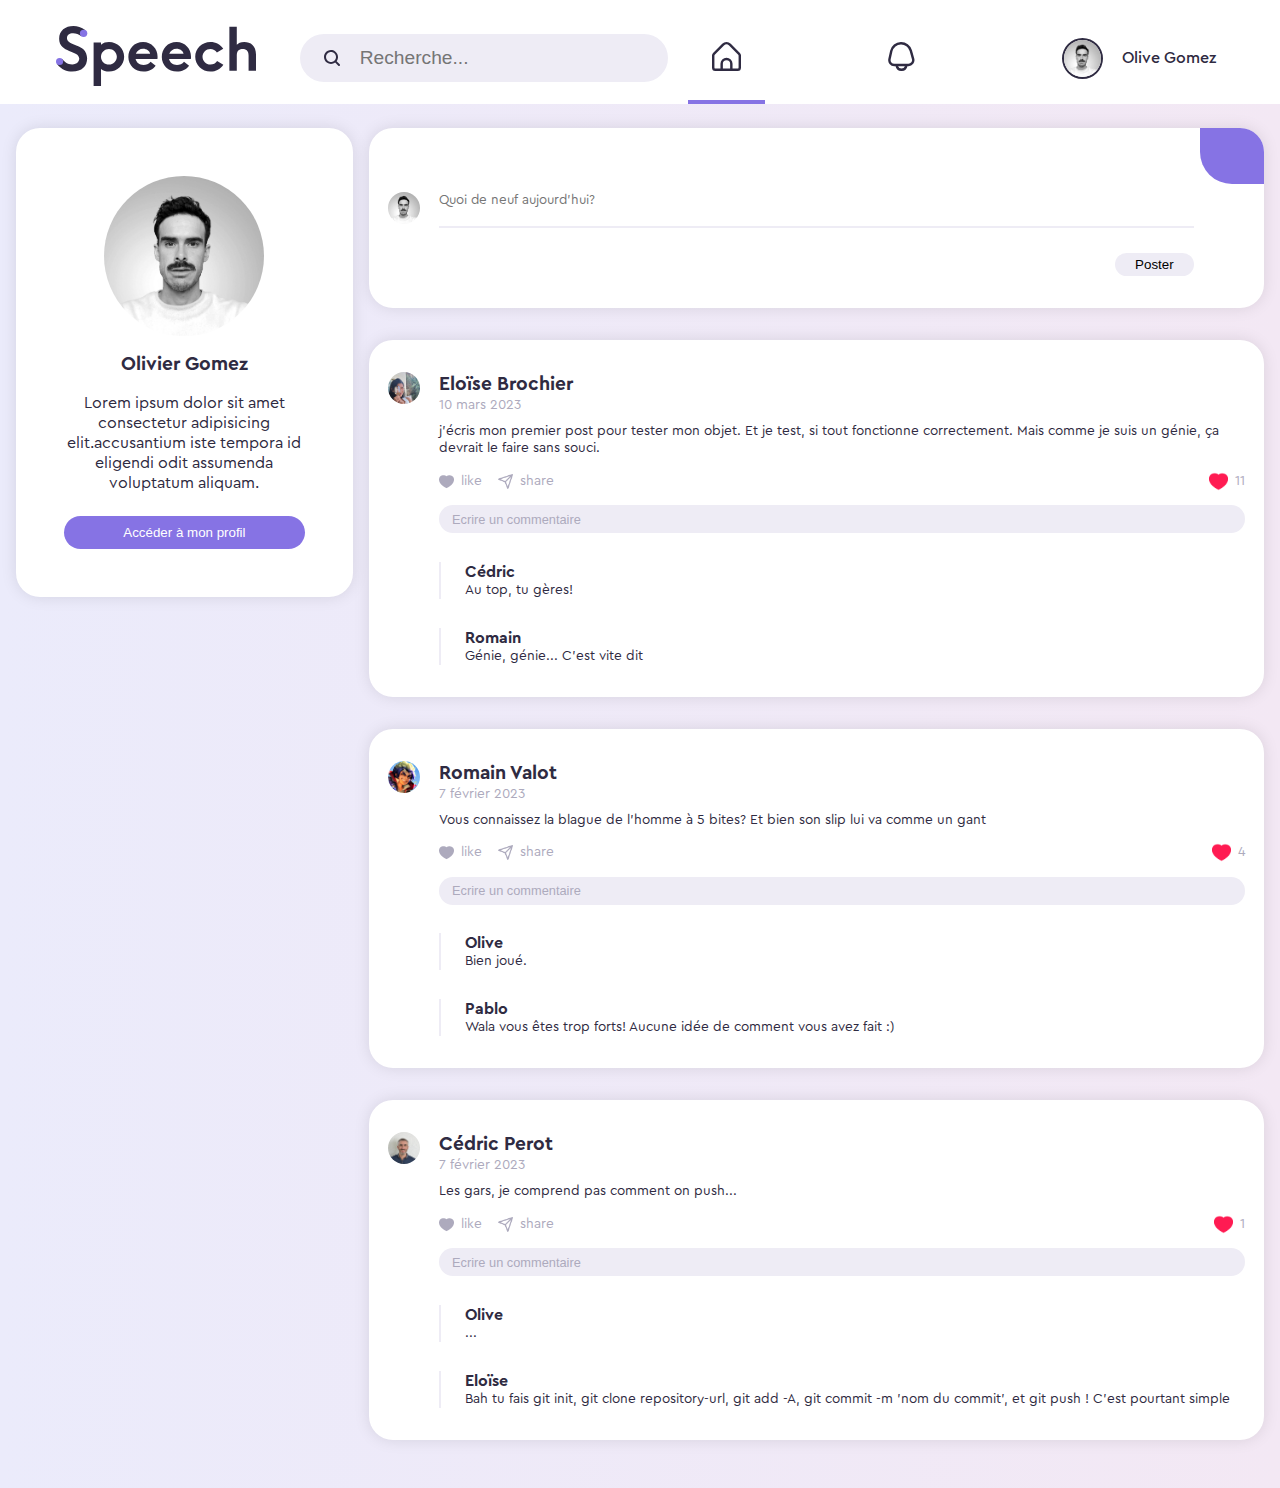
==== commit f3772caa: "Merge pull request #7 from CedricPerot/navbar-branch" ====
--- a/index.html
+++ b/index.html
@@ -28,7 +28,7 @@
                         <img src="./images/search.svg" class="search-icon" />
                         <input type="search" placeholder="Recherche...">
                     </li>
-                    <li><a href="#" class="hidden-icons"><img src="./images/home_icon.svg" /> Accueil</a></li>
+                    <li><a href="#" class="hidden-icons active"><img src="./images/home_icon.svg" /> Accueil</a></li>
                     <li><a href="./notifications.html" class="hidden-icons"><img src="./images/bell-icon.svg" />
                             Notifications</a></li>
                     <li><a href="./profile.html" class="hidden-icons"><img src="./images/user-icon.svg" />Profil</a>
@@ -62,7 +62,7 @@
                     </div>
                     <div class="desk-container">
                         <ul class="desk-items">
-                            <li><a href="#" class="hidden-icons"><img src="./images/home_icon.svg" /> Accueil</a></li>
+                            <li><a href="#" class="hidden-icons active"><img src="./images/home_icon.svg" /> Accueil</a></li>
                             <li><a href="./notifications.html" class="hidden-icons"><img src="./images/bell-icon.svg" />
                                     Notifications</a>
                             </li>
--- a/style.css
+++ b/style.css
@@ -117,6 +117,9 @@
 /* desktop & mobile navbars are two diffent div*/
 
 .navbar-mobile {
+    position: fixed;
+    top: 0;
+    z-index: 100;
     display: flex;
     flex-direction: column;
     width: 100%;
@@ -300,6 +303,7 @@
 
 .feed-container {
     margin: auto;
+    margin-top: 12em;
     display: flex;
     flex-direction: column;
     justify-content: flex-start;
@@ -511,6 +515,7 @@
     padding: 1em;
     max-width: 1024px;
     margin: auto;
+    margin-top: 5em;
 }
 
 .profile-card {
@@ -581,8 +586,6 @@
 }
 
 /*------  PROFILE PAGE POPUP ------*/
-
-
 
 .modifyPopup {
     display: none;
@@ -675,6 +678,7 @@
 
 /*------ NOTIFICATIONS PAGE ------*/
 
+
 .notifications-container {
     width: 100%;
     display: flex;
@@ -684,45 +688,106 @@
     padding: 1rem;
     max-width: 1024px;
     margin: auto;
+    margin-top: 12em;
 }
 
 .notifications-feed {
     width: 100%;
 }
 
-.notifications-card {
+/*.notifications-card {*/
+/*-----------------conteneur global des notifications--------------*/
+.notif-container {
     background-color: var(--cards-color);
     width: 100%;
     border-radius: 1.5rem;
+    padding: 1em 1.2em;
     box-shadow: var(--box-shadow);
-    padding: 2em 1.2em;
     font-weight: 100;
-    margin-bottom: 2em;
-}
-
-.notifications-card h1 {
-    margin-bottom: 1em;
-}
-
-.notification {
+}
+
+.notif-date {
+    padding-top: 5px;
+    font-size: 12px;
+}
+
+/*---------------conteneur d'une notification------------*/
+.notif-card {
+    padding-top: 1.2em;
+    padding-bottom: 1.2em;
     border-bottom: var(--separators);
-    padding: 1.5em 0;
-    display: flex;
-    align-items: center;
-}
-
-.notification:last-child {
+    display: flex;
+    flex-direction: row;
+    align-items: center;
+}
+
+.notif-card:last-child {
     border-bottom: none;
 }
 
-.notification-infos {
-    margin-left: 1em;
-}
-
-.notification-infos span {
-    font-weight: 500;
-}
-
+.notif-description {
+    padding-left: 1.2em;
+}
+
+.profile-picture1 {
+    height: 3em;
+    width: 3em;
+    background-image: url('./images/profile-pictures/Ceric.jpg');
+    background-size: cover;
+    background-position: center;
+    border-radius: 50%;
+}
+
+.profile-picture2 {
+    height: 3em;
+    width: 3em;
+    background-image: url('./images/profile-pictures/pablo.jpg');
+    background-size: cover;
+    background-position: center;
+    border-radius: 50%;
+}
+
+.profile-picture3 {
+    height: 3em;
+    width: 3em;
+    background-image: url('./images/profile-pictures/romain.jpg');
+    background-size: cover;
+    background-position: center;
+    border-radius: 50%;
+}
+
+.profile-picture4 {
+    height: 3em;
+    width: 3em;
+    background-image: url('./images/profile-pictures/eloise.jpg');
+    background-size: cover;
+    background-position: center;
+    border-radius: 50%;
+}
+
+.profile-picture5 {
+    height: 3em;
+    width: 3em;
+    background-image: url('./images/profile-pictures/Ceric.jpg');
+    background-size: cover;
+    background-position: center;
+    border-radius: 50%;
+}
+
+.notifications-container {
+    width: 100%;
+    display: flex;
+    flex-direction: column;
+    justify-content: flex-start;
+    align-items: center;
+    padding: 1rem;
+    max-width: 1024px;
+    margin: auto;
+}
+
+.notifications-feed {
+    width: 100%;
+}
 
 
 /*--------------MEDIA QUERIES-------------------*/
@@ -769,6 +834,7 @@
     }
 
     /* PROFILE PAGE */
+    .profile-card { margin-top: 7em;}
     .profile-card-header {
         height: 18em;
     }
@@ -856,12 +922,17 @@
 /* tablettes et au dessus*/
 @media screen and (min-width: 992px) {
 
+    .notifications-container, .feed-container {
+        margin-top: 7em;
+    }
     /* suppression des éléments mobile */
     .navbar-mobile {
         display: none;
     }
 
     .navbar-desktop {
+        position: fixed;
+        top: 0;
         z-index: 100;
         width: 100vw;
         height: 6.5em;
@@ -871,6 +942,7 @@
         padding: 0.8em 0 0 2em;
         flex-direction: row;
         background-color: white;
+        transition: top 0.3s;
     }
 
     .navbar-desktop>.logo-header img.logo {
@@ -1027,9 +1099,145 @@
         border-bottom: 4px solid var(--main-color);
     }
 
+    .navbar-desktop .nav-items .desk-container a:hover, 
+    .navbar-desktop .nav-items .desk-container a.active {
+        border-bottom: none;
+        color: var(--main-color);
+        font-weight: 700;
+    }
+
+
+    .navbar-desktop .nav-items li:hover {
+        transform: scale(1.05);
+    }
+
     .navbar-desktop .nav-items a.hidden-icons:hover,
     .navbar-desktop .nav-items a.hidden-icons.active {
         color: var(--main-color);
         font-weight: 700;
-    }
-}+}
+
+/*-----------------conteneur global des notifications--------------*/
+.notif-container {
+    background-color: var(--cards-color);
+    width: 100%;
+    min-width: fit-content;
+    max-width: 100vw;
+    max-height: fit-content;
+    border-radius: 1.5rem;
+    padding: 1em 1.2em;
+    box-shadow: var(--box-shadow);
+    font-weight: 100;
+}
+
+.notif-date {
+    padding-top: 5px;
+    font-size: 12px;
+}
+/*---------------conteneur d'une notification------------*/
+.notif-card1 {
+    padding-top: 20px;
+    padding-bottom: 20px;
+    border-bottom: var(--separators);
+    display: flex;
+    flex-direction: row;
+    align-items: center;
+}
+
+.notif-card2 {
+    padding-top: 20px;
+    padding-bottom: 20px;
+    border-bottom: var(--separators);
+    display: flex;
+    flex-direction: row;
+    align-items: center;
+}
+
+.notif-card3 {
+    padding-top: 20px;
+    padding-bottom: 20px;
+    border-bottom: var(--separators);
+    display: flex;
+    flex-direction: row;
+    align-items: center;
+}
+
+.notif-card4 {
+    padding-top: 20px;
+    padding-bottom: 20px;
+    border-bottom: var(--separators);
+    display: flex;
+    flex-direction: row;
+    align-items: center;
+}
+
+.notif-card5 {
+    padding-top: 20px;
+    padding-bottom: 20px;
+    border-bottom: var(--separators);
+    display: flex;
+    flex-direction: row;
+    align-items: center;
+}
+
+.notif-description {
+    padding-left: 20px;
+}
+
+.profile-picture1 {
+    height: 50px;
+    width: 50px;
+    min-width: 50px;
+    min-height: 50px;
+    background-image: url('./images/profile-pictures/Ceric.jpg');
+    background-size: cover;
+    background-position: center;
+    border-radius: 50%;
+}
+
+.profile-picture2 {
+    height: 50px;
+    width: 50px;
+    min-width: 50px;
+    min-height: 50px;
+    background-image: url('./images/profile-pictures/pablo.jpg');
+    background-size: cover;
+    background-position: center;
+    border-radius: 50%;
+}
+
+.profile-picture3 {
+    height: 50px;
+    width: 50px;
+    min-width: 50px;
+    min-height: 50px;
+    background-image: url('./images/profile-pictures/romain.jpg');
+    background-size: cover;
+    background-position: center;
+    border-radius: 50%;
+}
+
+.profile-picture4 {
+    height: 50px;
+    width: 50px;
+    min-width: 50px;
+    min-height: 50px;
+    background-image: url('./images/profile-pictures/eloise.jpg');
+    background-size: cover;
+    background-position: center;
+    border-radius: 50%;
+}
+
+.profile-picture5 {
+    height: 50px;
+    width: 50px;
+    min-width: 50px;
+    min-height: 50px;
+    background-image: url('./images/profile-pictures/Ceric.jpg');
+    background-size: cover;
+    background-position: center;
+    border-radius: 50%;
+}
+
+    }
+
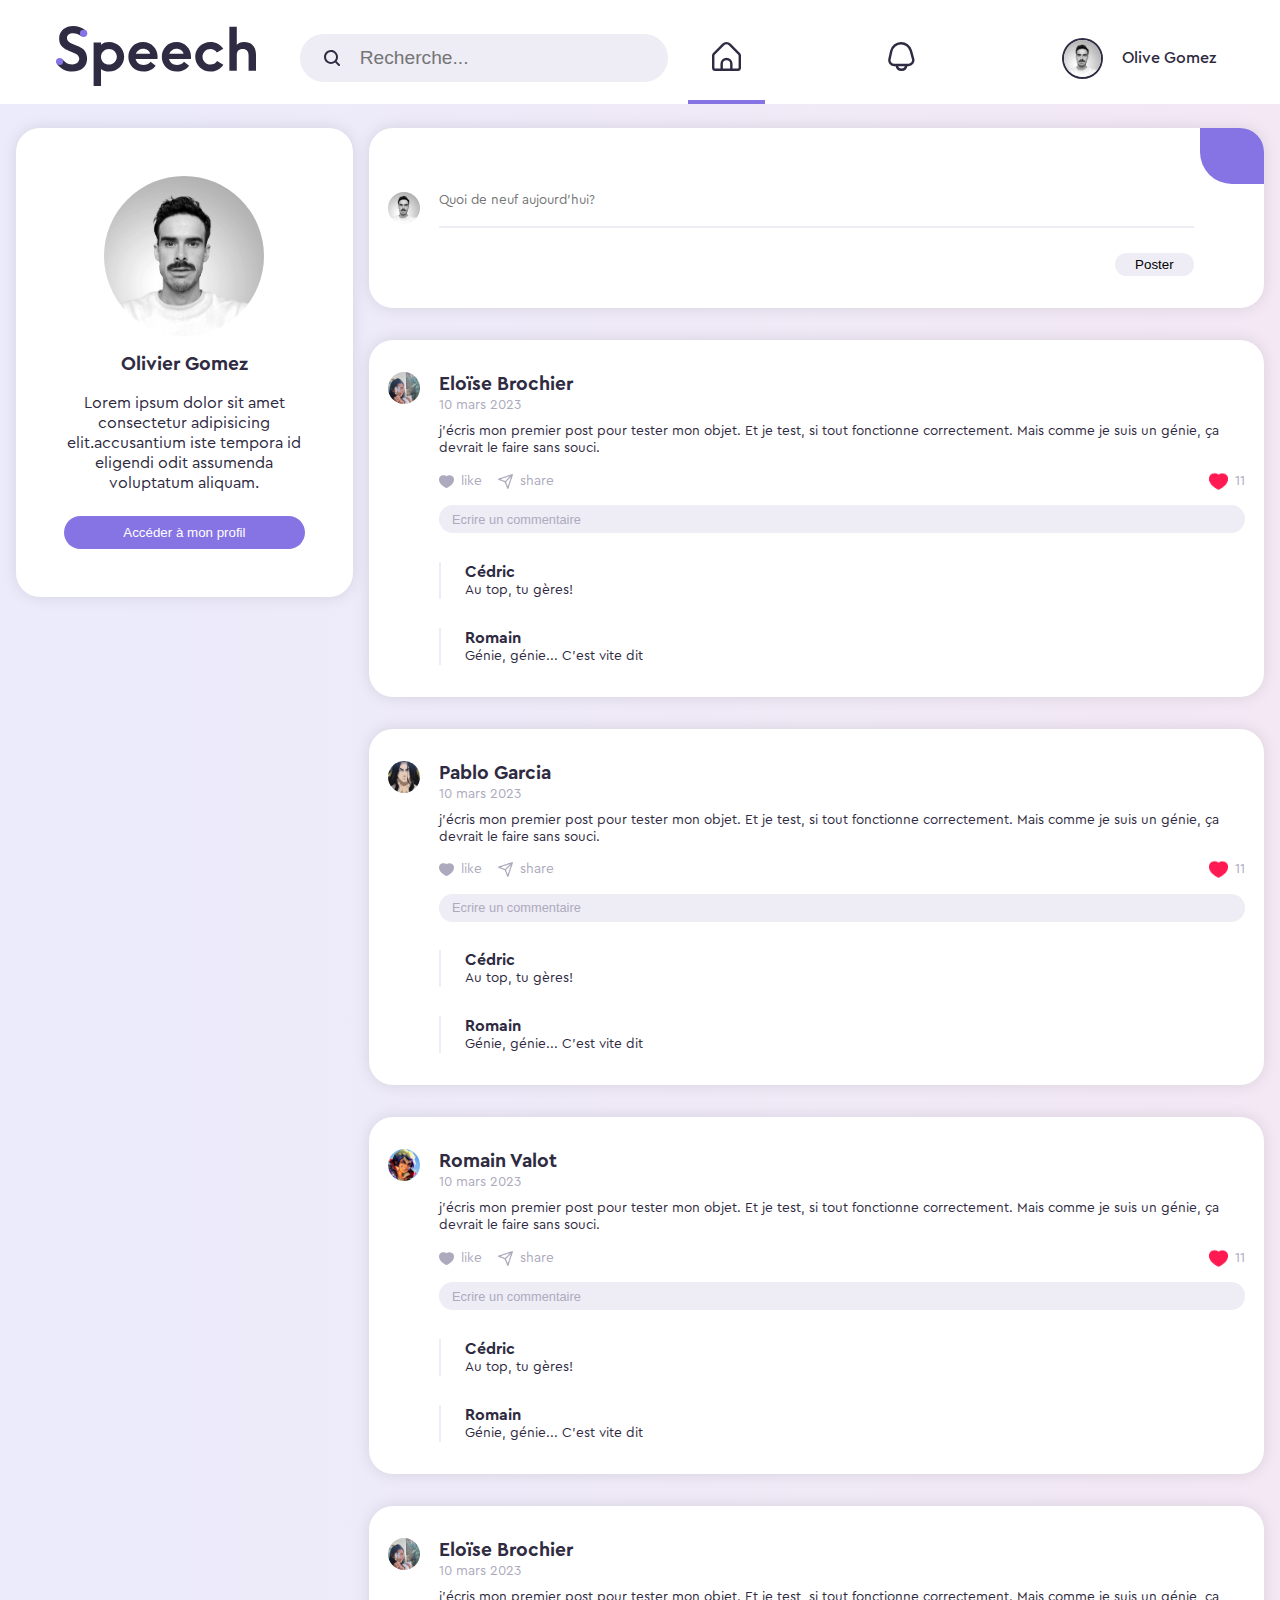
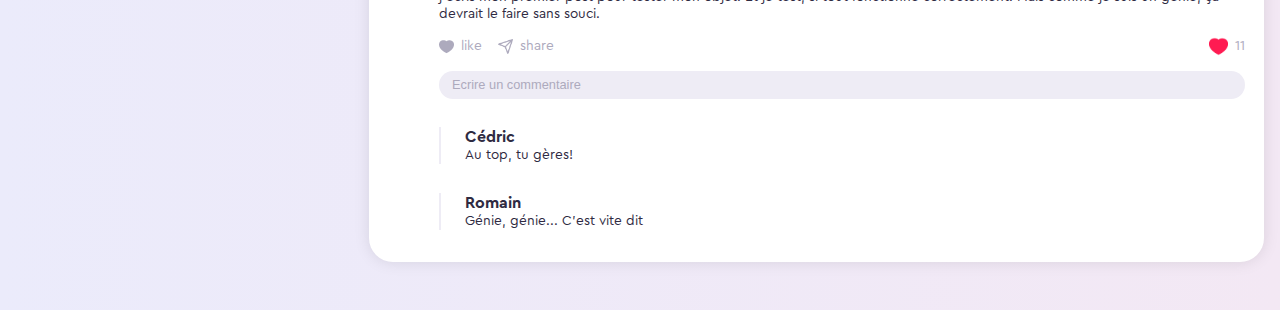
==== commit dbf6c245: "refactoring du code & developpement fonction post" ====
--- a/index.html
+++ b/index.html
@@ -102,9 +102,10 @@
                 </form>
             </div>
 
+            <div class="post-container"><!-- all the posts here --></div>
         </div>
     </main>
-    <script src="./index.js"></script>
+    <script type="module" src="./index.js"></script>
 </body>
 
 </html>